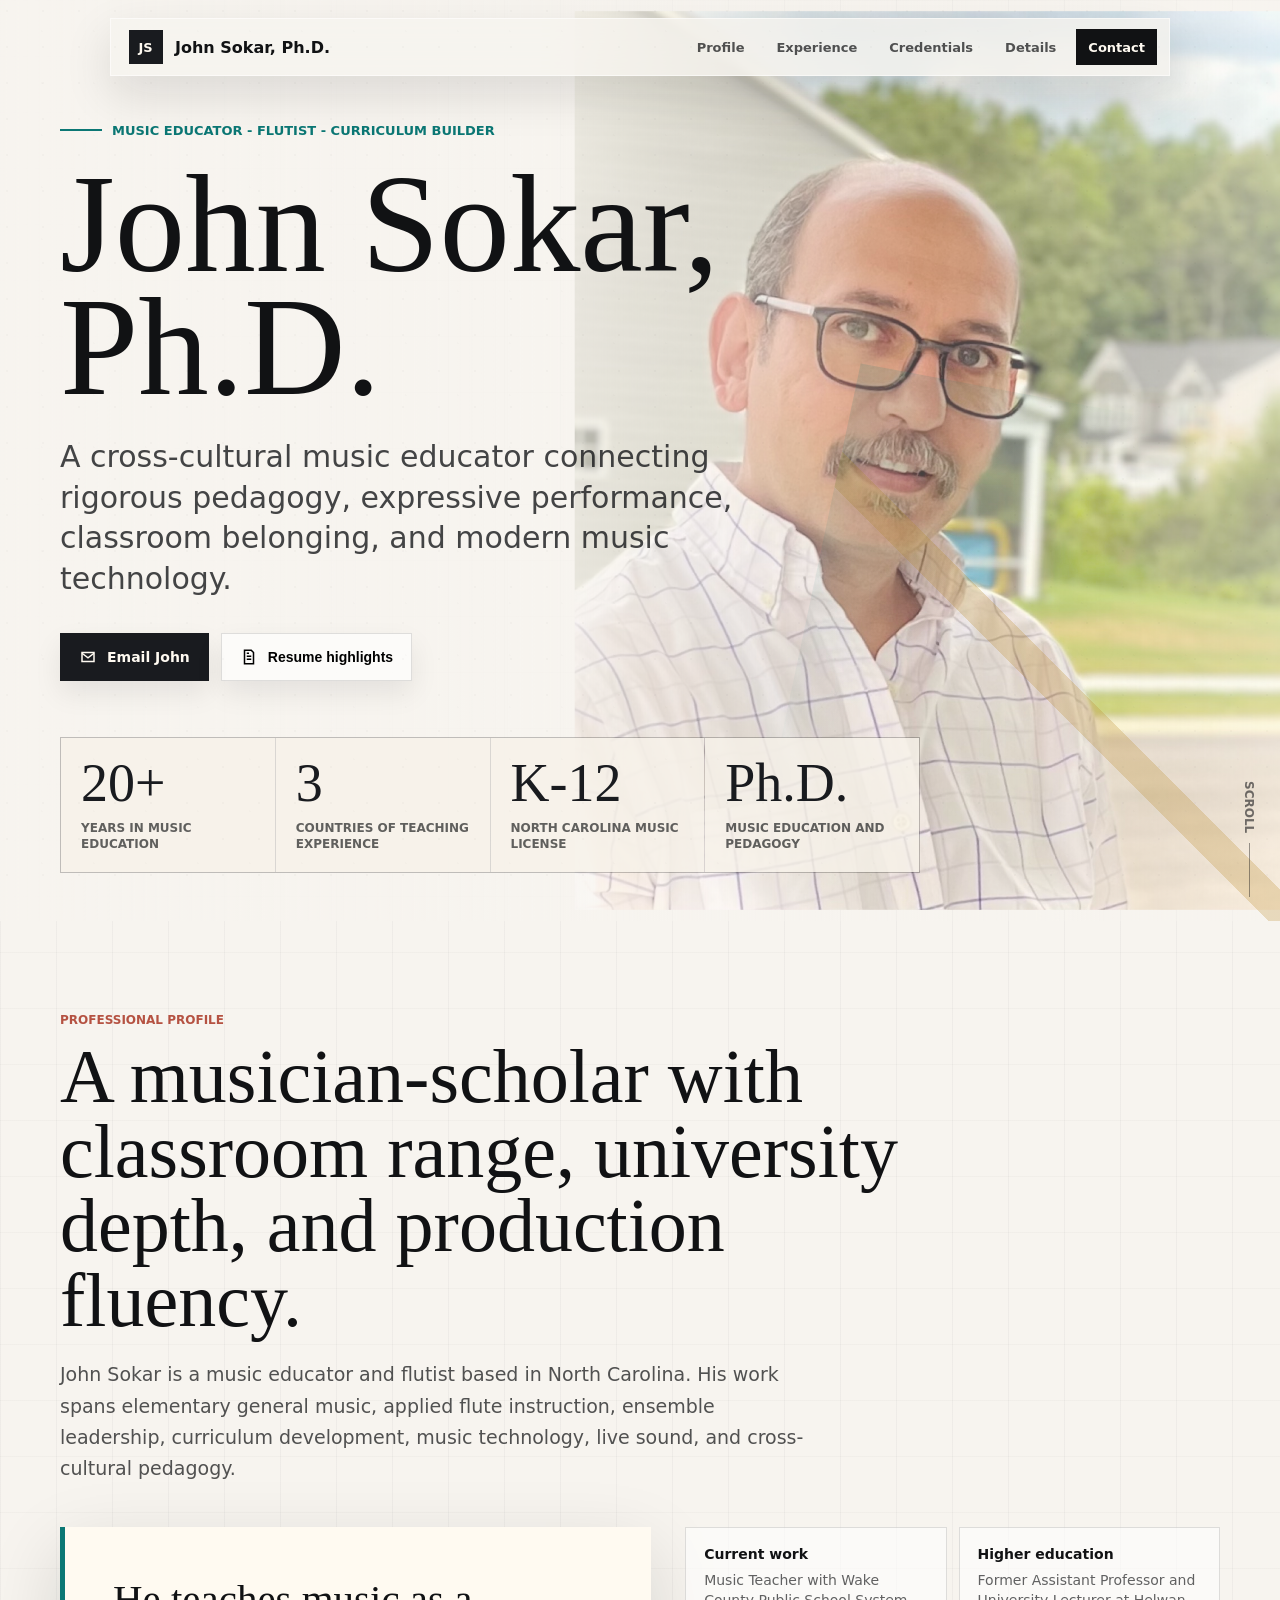
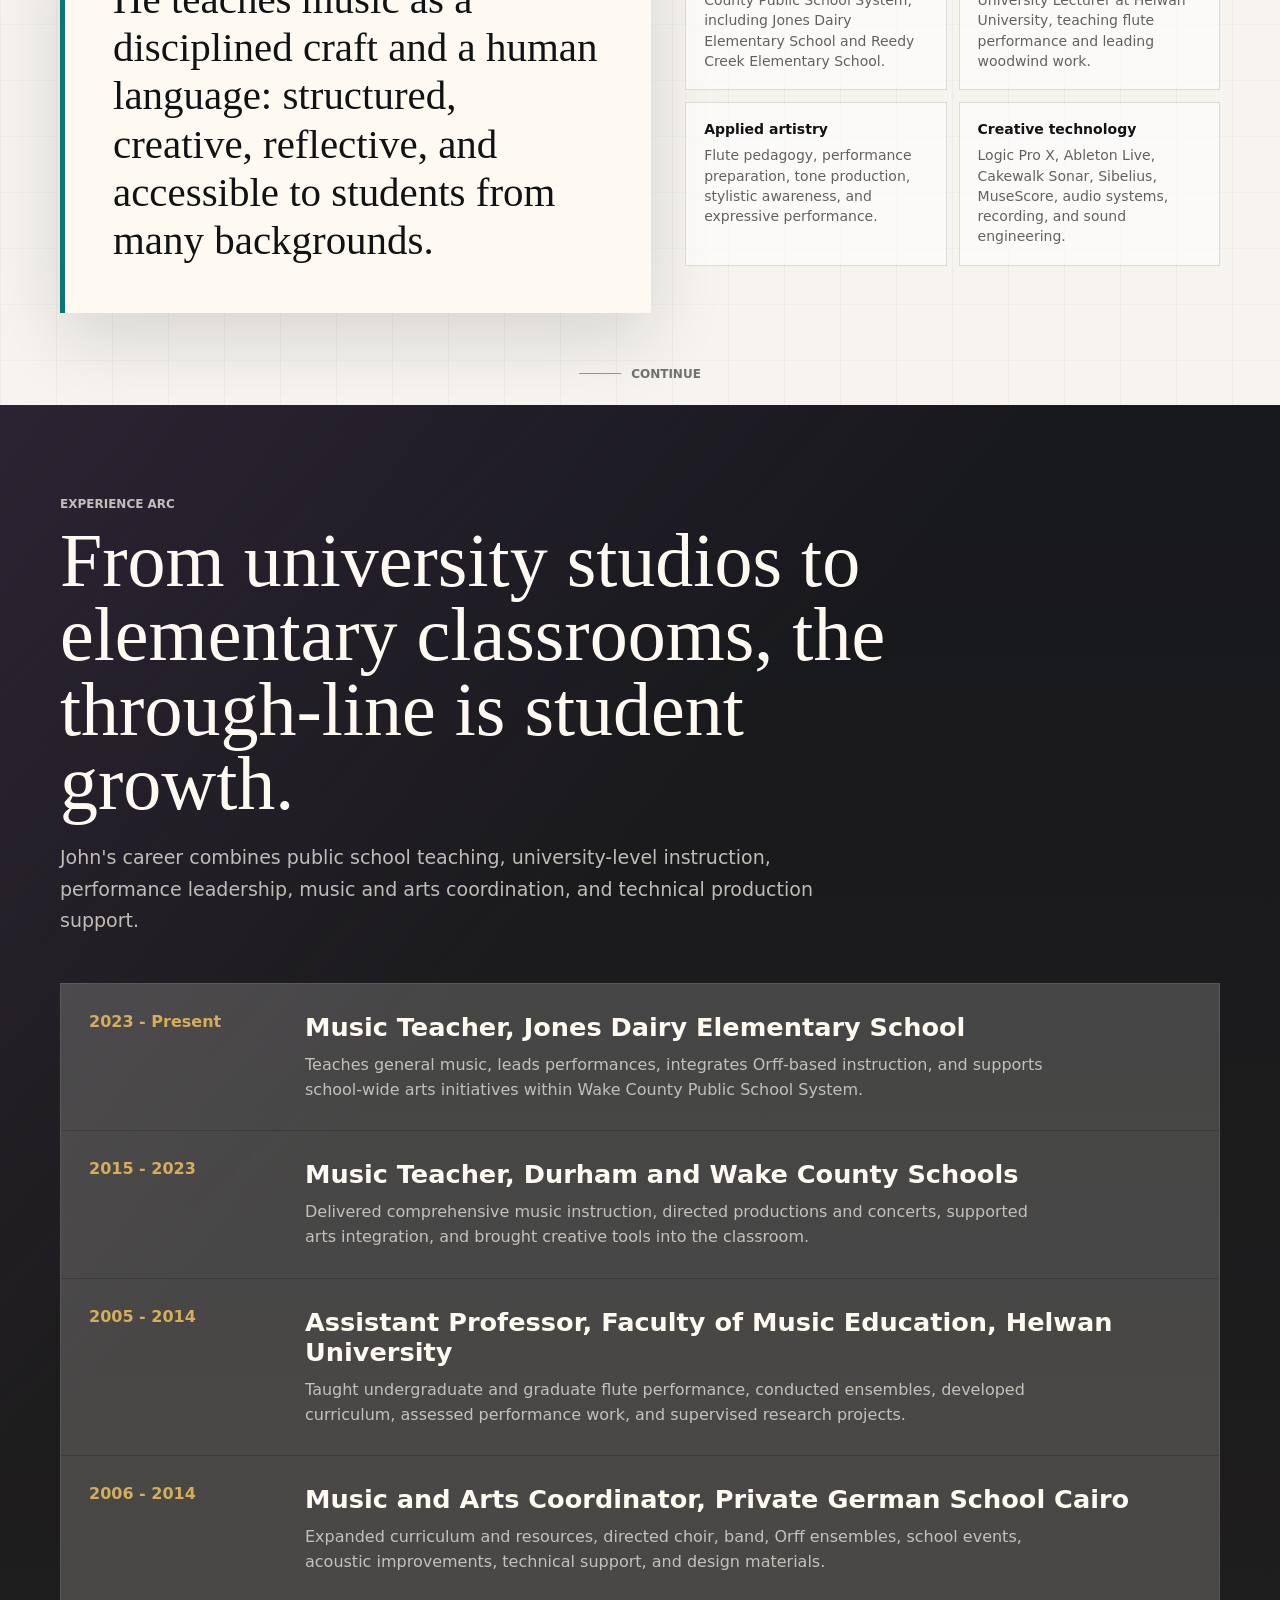
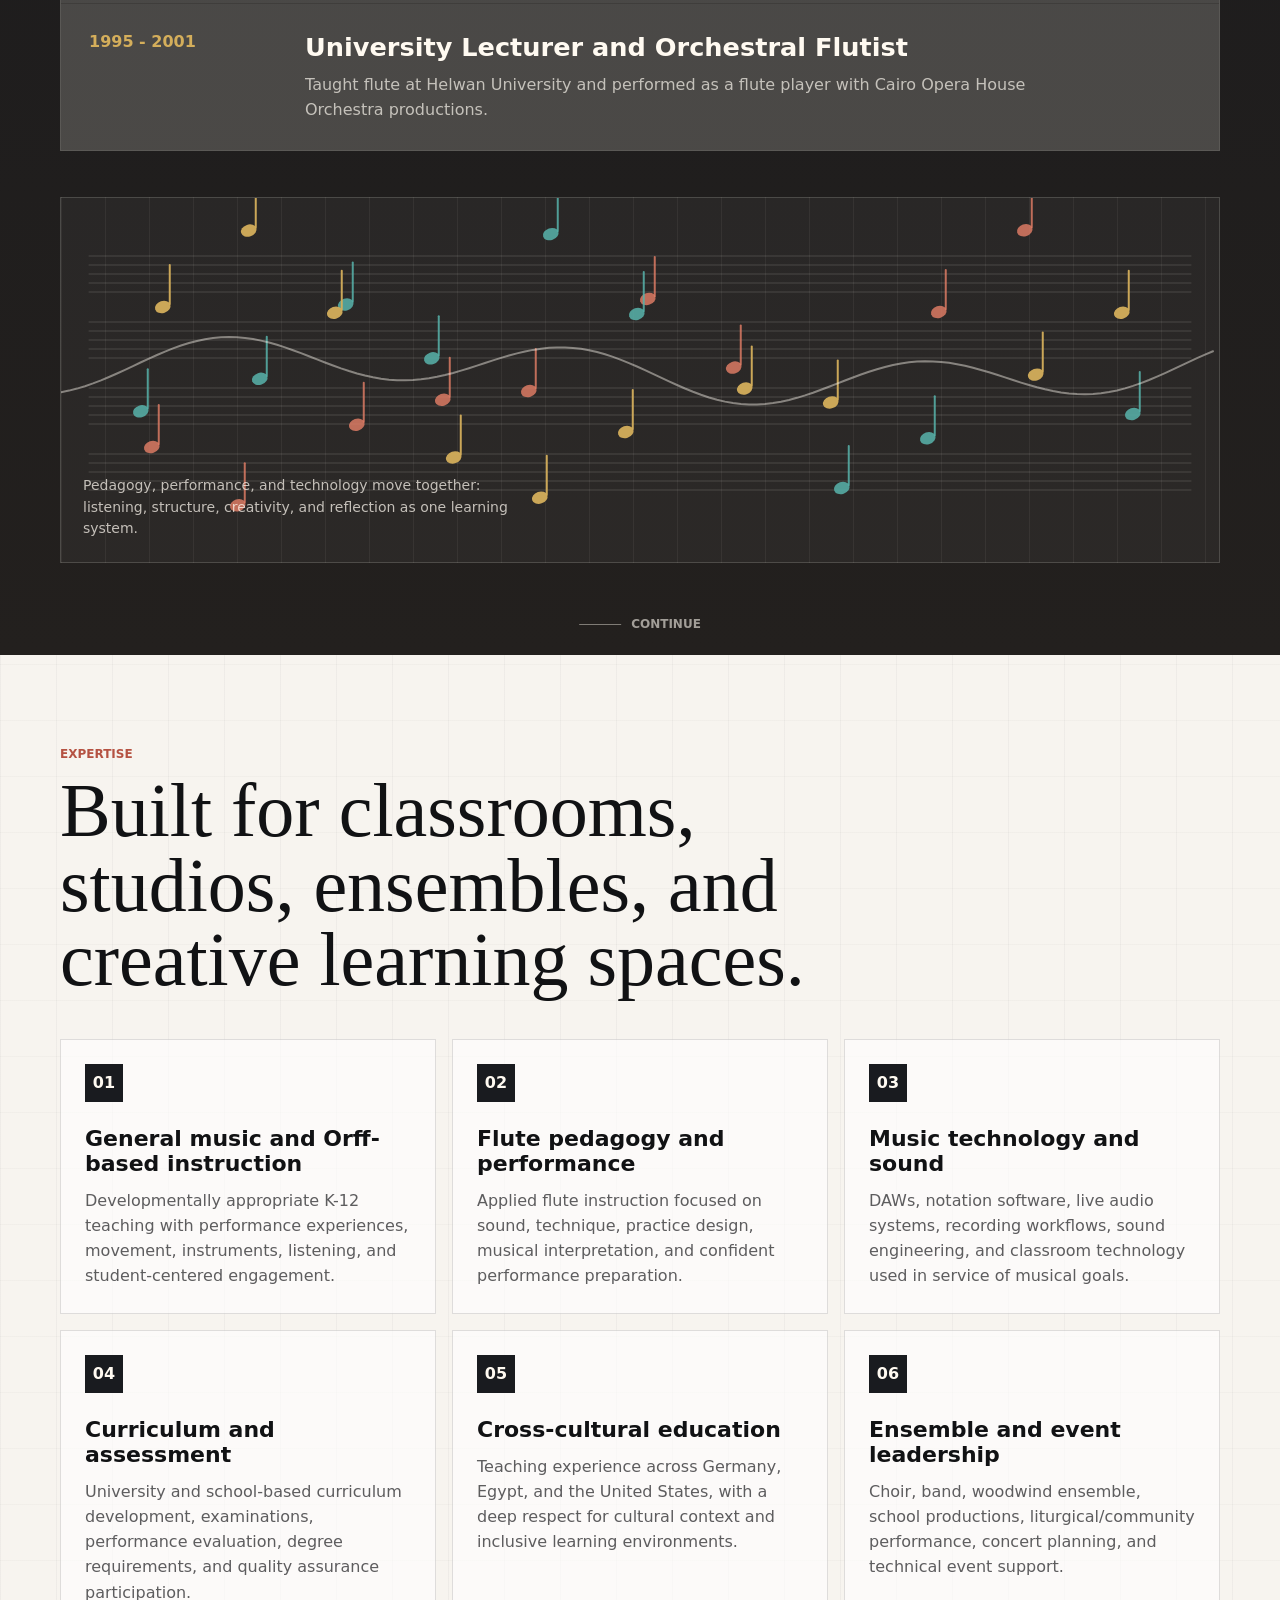
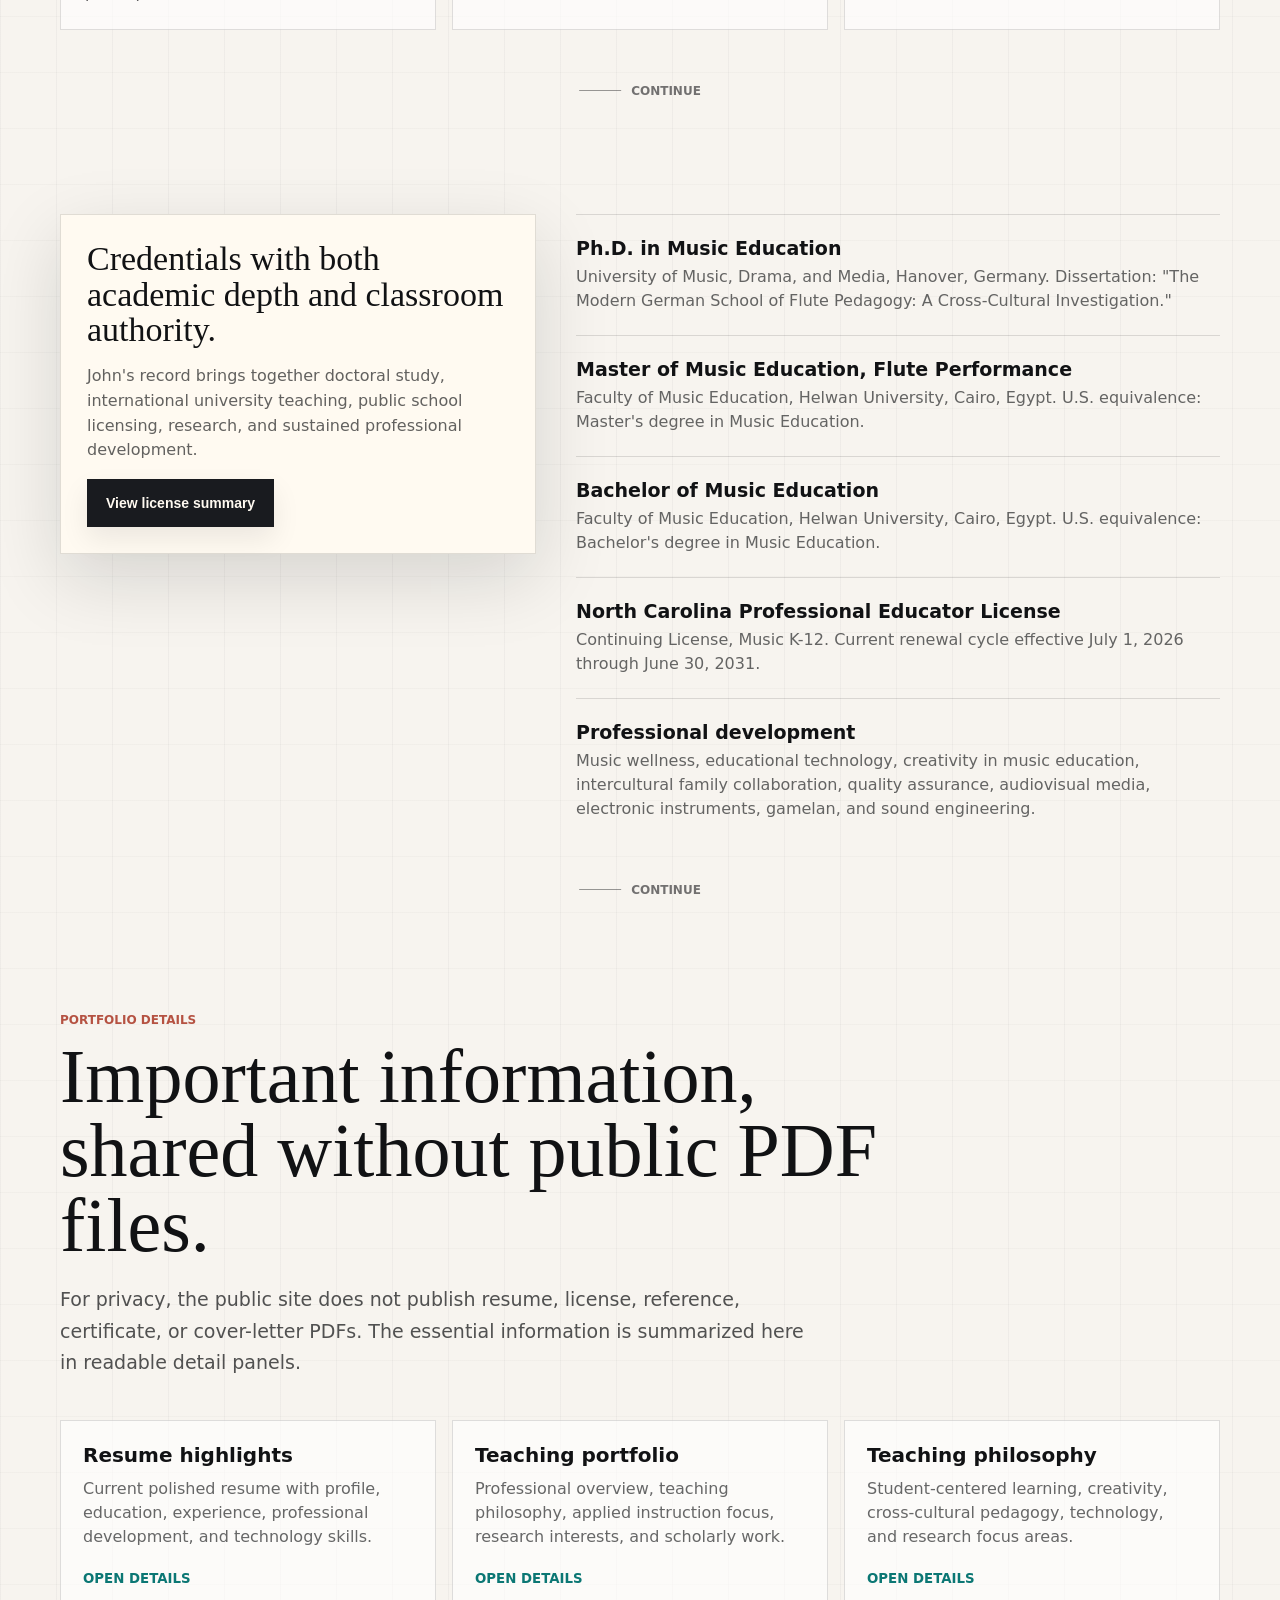
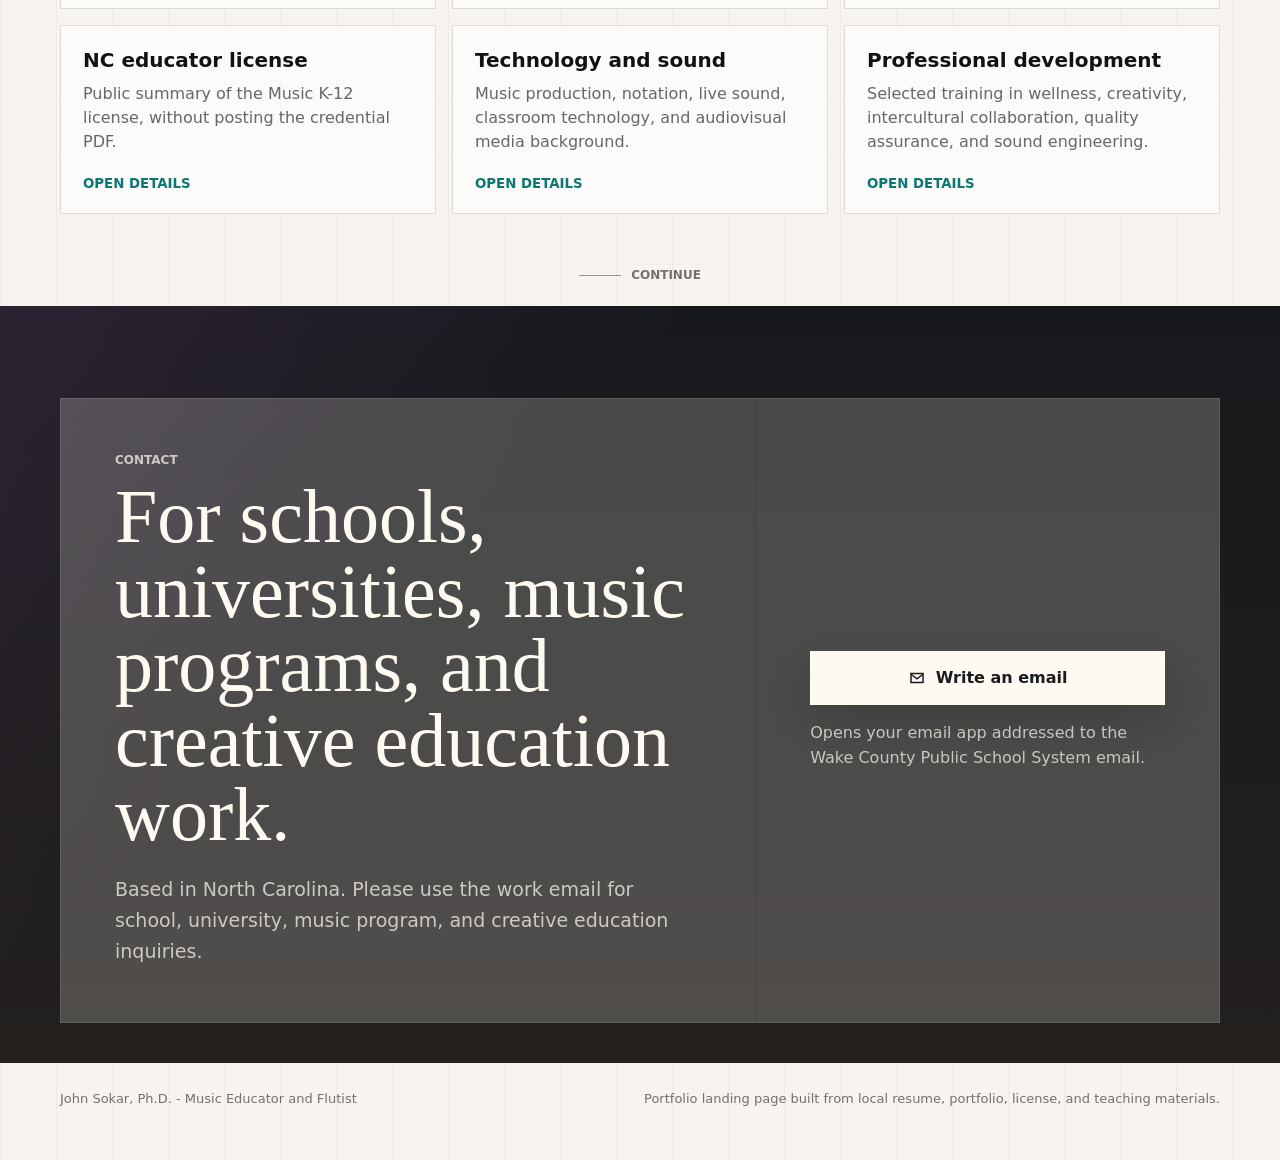
==== index.html @ 5b8b0b05 "Publish portfolio site" ====
<!doctype html>
<html lang="en">
<head>
  <meta charset="utf-8">
  <meta name="viewport" content="width=device-width, initial-scale=1">
  <meta name="description" content="John Sokar, Ph.D. - music educator, flutist, K-12 licensed teacher, former assistant professor, ensemble leader, and music technology specialist.">
  <link rel="icon" href="data:image/svg+xml,%3Csvg xmlns='http://www.w3.org/2000/svg' viewBox='0 0 64 64'%3E%3Crect width='64' height='64' fill='%23111214'/%3E%3Ctext x='32' y='39' text-anchor='middle' font-family='Arial,sans-serif' font-size='20' font-weight='800' fill='%23fffaf1'%3EJS%3C/text%3E%3C/svg%3E">
  <title>John Sokar, Ph.D. | Music Educator & Flutist</title>
  <style>
    :root {
      --ink: #111214;
      --paper: #f7f4ef;
      --cream: #fffaf1;
      --charcoal: #191b1f;
      --stone: #707070;
      --line: rgba(17, 18, 20, 0.13);
      --teal: #0b7774;
      --gold: #bb8b2a;
      --coral: #b55242;
      --plum: #5a3d67;
      --white: #ffffff;
      --shadow: 0 24px 70px rgba(17, 18, 20, 0.14);
    }

    * {
      box-sizing: border-box;
    }

    html {
      scroll-behavior: smooth;
    }

    body {
      margin: 0;
      font-family: Inter, ui-sans-serif, system-ui, -apple-system, BlinkMacSystemFont, "Segoe UI", sans-serif;
      color: var(--ink);
      background:
        linear-gradient(90deg, rgba(17,18,20,0.035) 1px, transparent 1px) 0 0 / 56px 56px,
        linear-gradient(rgba(17,18,20,0.025) 1px, transparent 1px) 0 0 / 56px 56px,
        var(--paper);
      overflow-x: hidden;
    }

    a {
      color: inherit;
      text-decoration: none;
    }

    img {
      display: block;
      max-width: 100%;
    }

    .page-shell {
      position: relative;
      min-height: 100vh;
    }

    .grain {
      pointer-events: none;
      position: fixed;
      inset: 0;
      z-index: 50;
      opacity: 0.13;
      mix-blend-mode: multiply;
      background-image:
        radial-gradient(circle at 20% 30%, rgba(17,18,20,0.16) 0 1px, transparent 1px),
        radial-gradient(circle at 80% 60%, rgba(17,18,20,0.12) 0 1px, transparent 1px);
      background-size: 36px 36px, 52px 52px;
    }

    .nav {
      position: fixed;
      left: 50%;
      top: 18px;
      z-index: 40;
      display: flex;
      width: min(1060px, calc(100% - 28px));
      height: 58px;
      transform: translateX(-50%);
      align-items: center;
      justify-content: space-between;
      border: 1px solid rgba(255, 255, 255, 0.52);
      background: rgba(247, 244, 239, 0.78);
      box-shadow: 0 18px 48px rgba(17, 18, 20, 0.12);
      backdrop-filter: blur(20px);
      padding: 0 12px 0 18px;
    }

    .brand {
      display: flex;
      align-items: center;
      gap: 12px;
      font-weight: 760;
      letter-spacing: 0;
      white-space: nowrap;
    }

    .brand-mark {
      display: grid;
      width: 34px;
      height: 34px;
      place-items: center;
      background: var(--charcoal);
      color: var(--cream);
      font-size: 13px;
      font-weight: 800;
    }

    .nav-links {
      display: flex;
      align-items: center;
      gap: 8px;
    }

    .nav-links a {
      display: inline-flex;
      min-height: 36px;
      align-items: center;
      border: 1px solid transparent;
      padding: 0 11px;
      color: rgba(17, 18, 20, 0.72);
      font-size: 13px;
      font-weight: 680;
      transition: 180ms ease;
    }

    .nav-links a:hover {
      border-color: var(--line);
      background: rgba(255, 255, 255, 0.56);
      color: var(--ink);
    }

    .nav-cta {
      background: var(--ink) !important;
      color: var(--cream) !important;
    }

    .hero {
      position: relative;
      display: grid;
      min-height: 92vh;
      align-items: end;
      padding: 116px 24px 48px;
      overflow: hidden;
    }

    .hero::before {
      content: "";
      position: absolute;
      inset: 0;
      background:
        linear-gradient(90deg, rgba(247,244,239,0.97) 0%, rgba(247,244,239,0.78) 43%, rgba(247,244,239,0.24) 72%, rgba(247,244,239,0.56) 100%),
        url("assets/john-sokar-portrait.jpg") right center / min(55vw, 720px) auto no-repeat;
      transform: scale(1.02);
    }

    .hero::after {
      content: "";
      position: absolute;
      right: 0;
      bottom: 0;
      width: min(42vw, 560px);
      height: 62vh;
      background:
        linear-gradient(135deg, rgba(11,119,116,0.2), transparent 42%),
        linear-gradient(45deg, transparent 0 48%, rgba(187,139,42,0.26) 48% 52%, transparent 52% 100%);
      clip-path: polygon(22% 0, 100% 14%, 100% 100%, 0 100%);
    }

    .hero-inner {
      position: relative;
      z-index: 2;
      width: min(1160px, 100%);
      margin: 0 auto;
    }

    .hero-kicker {
      display: inline-flex;
      align-items: center;
      gap: 10px;
      margin-bottom: 24px;
      color: var(--teal);
      font-size: 13px;
      font-weight: 780;
      text-transform: uppercase;
    }

    .hero-kicker::before {
      content: "";
      width: 42px;
      height: 2px;
      background: var(--teal);
    }

    h1 {
      max-width: 840px;
      margin: 0;
      font-family: Georgia, "Times New Roman", serif;
      font-size: clamp(56px, 11vw, 142px);
      font-weight: 500;
      line-height: 0.88;
      letter-spacing: 0;
    }

    .hero-subtitle {
      max-width: 710px;
      margin: 28px 0 0;
      color: rgba(17, 18, 20, 0.78);
      font-size: clamp(19px, 2.4vw, 30px);
      line-height: 1.35;
      font-weight: 500;
    }

    .hero-actions {
      display: flex;
      flex-wrap: wrap;
      gap: 12px;
      margin-top: 34px;
    }

    .button {
      display: inline-flex;
      min-height: 48px;
      align-items: center;
      justify-content: center;
      gap: 10px;
      border: 1px solid var(--line);
      background: rgba(255, 255, 255, 0.62);
      padding: 0 18px;
      font-size: 14px;
      font-weight: 780;
      box-shadow: 0 12px 28px rgba(17, 18, 20, 0.08);
      transition: 180ms ease;
    }

    .button:hover {
      transform: translateY(-2px);
      box-shadow: var(--shadow);
    }

    .button.primary {
      border-color: var(--charcoal);
      background: var(--charcoal);
      color: var(--cream);
    }

    .scroll-cue,
    .continue-cue {
      display: inline-flex;
      align-items: center;
      gap: 10px;
      color: rgba(17, 18, 20, 0.58);
      font-size: 12px;
      font-weight: 820;
      letter-spacing: 0;
      text-transform: uppercase;
    }

    .scroll-cue {
      position: absolute;
      right: 24px;
      bottom: 24px;
      z-index: 3;
      writing-mode: vertical-rl;
    }

    .scroll-cue::after,
    .continue-cue::before {
      content: "";
      display: block;
      background: currentColor;
      opacity: 0.72;
    }

    .scroll-cue::after {
      width: 1px;
      height: 54px;
      animation: cueDrop 1.8s ease-in-out infinite;
    }

    .continue-cue {
      position: absolute;
      left: 50%;
      bottom: 24px;
      transform: translateX(-50%);
    }

    .continue-cue::before {
      width: 42px;
      height: 1px;
    }

    .dark-band .continue-cue {
      color: rgba(255, 250, 241, 0.58);
    }

    @keyframes cueDrop {
      0%, 100% {
        transform: translateY(0);
        opacity: 0.38;
      }

      50% {
        transform: translateY(8px);
        opacity: 0.9;
      }
    }

    .icon {
      width: 18px;
      height: 18px;
      flex: 0 0 auto;
    }

    .hero-metrics {
      display: grid;
      grid-template-columns: repeat(4, minmax(120px, 1fr));
      gap: 1px;
      width: min(860px, 100%);
      margin-top: 56px;
      background: var(--line);
      border: 1px solid var(--line);
    }

    .metric {
      min-height: 118px;
      background: rgba(255, 250, 241, 0.78);
      padding: 20px;
    }

    .metric strong {
      display: block;
      color: var(--charcoal);
      font-family: Georgia, "Times New Roman", serif;
      font-size: clamp(34px, 5vw, 54px);
      font-weight: 500;
      line-height: 0.96;
    }

    .metric span {
      display: block;
      margin-top: 10px;
      color: rgba(17, 18, 20, 0.66);
      font-size: 12px;
      font-weight: 760;
      line-height: 1.35;
      text-transform: uppercase;
    }

    section {
      position: relative;
      padding: 92px 24px;
    }

    .section-inner {
      width: min(1160px, 100%);
      margin: 0 auto;
    }

    .section-label {
      color: var(--coral);
      font-size: 12px;
      font-weight: 820;
      text-transform: uppercase;
    }

    h2 {
      max-width: 840px;
      margin: 12px 0 0;
      font-family: Georgia, "Times New Roman", serif;
      font-size: clamp(36px, 6vw, 76px);
      font-weight: 500;
      line-height: 0.98;
      letter-spacing: 0;
    }

    .lead {
      max-width: 760px;
      margin: 22px 0 0;
      color: rgba(17, 18, 20, 0.72);
      font-size: 19px;
      line-height: 1.65;
    }

    .feature-grid {
      display: grid;
      grid-template-columns: 1.05fr 0.95fr;
      gap: 34px;
      margin-top: 42px;
      align-items: start;
    }

    .statement {
      border-left: 5px solid var(--teal);
      background: var(--cream);
      box-shadow: var(--shadow);
      padding: clamp(24px, 4vw, 48px);
    }

    .statement p {
      margin: 0;
      font-family: Georgia, "Times New Roman", serif;
      font-size: clamp(25px, 3.2vw, 42px);
      line-height: 1.18;
    }

    .pill-grid {
      display: grid;
      grid-template-columns: repeat(2, minmax(0, 1fr));
      gap: 12px;
    }

    .pill {
      min-height: 104px;
      border: 1px solid var(--line);
      background: rgba(255, 255, 255, 0.58);
      padding: 18px;
    }

    .pill b {
      display: block;
      margin-bottom: 8px;
      font-size: 14px;
    }

    .pill span {
      color: rgba(17, 18, 20, 0.66);
      font-size: 14px;
      line-height: 1.45;
    }

    .dark-band {
      background:
        linear-gradient(135deg, rgba(90,61,103,0.3), transparent 34%),
        linear-gradient(180deg, #17181c, #23201e);
      color: var(--cream);
    }

    .dark-band .lead,
    .dark-band .section-label {
      color: rgba(255, 250, 241, 0.72);
    }

    .timeline {
      display: grid;
      gap: 1px;
      margin-top: 46px;
      background: rgba(255, 250, 241, 0.14);
      border: 1px solid rgba(255, 250, 241, 0.14);
    }

    .timeline-item {
      display: grid;
      grid-template-columns: 190px 1fr;
      gap: 26px;
      background: rgba(255, 250, 241, 0.055);
      padding: 28px;
    }

    .timeline-time {
      color: #d4ae5b;
      font-weight: 820;
    }

    .timeline-item h3 {
      margin: 0;
      font-size: clamp(21px, 2vw, 28px);
      letter-spacing: 0;
    }

    .timeline-item p {
      max-width: 750px;
      margin: 10px 0 0;
      color: rgba(255, 250, 241, 0.68);
      line-height: 1.58;
    }

    .expertise-grid {
      display: grid;
      grid-template-columns: repeat(3, minmax(0, 1fr));
      gap: 16px;
      margin-top: 42px;
    }

    .expertise-card {
      min-height: 250px;
      border: 1px solid var(--line);
      background: rgba(255, 255, 255, 0.62);
      padding: 24px;
      transition: 180ms ease;
    }

    .expertise-card:hover {
      transform: translateY(-4px);
      box-shadow: var(--shadow);
    }

    .expertise-card .number {
      display: inline-grid;
      width: 38px;
      height: 38px;
      place-items: center;
      margin-bottom: 24px;
      background: var(--charcoal);
      color: var(--cream);
      font-weight: 820;
    }

    .expertise-card h3 {
      margin: 0;
      font-size: 22px;
      letter-spacing: 0;
    }

    .expertise-card p {
      margin: 12px 0 0;
      color: rgba(17, 18, 20, 0.68);
      line-height: 1.58;
    }

    .split-band {
      display: grid;
      grid-template-columns: 0.85fr 1.15fr;
      gap: 40px;
      align-items: start;
    }

    .credential-panel {
      position: sticky;
      top: 100px;
      border: 1px solid var(--line);
      background: var(--cream);
      padding: 26px;
      box-shadow: var(--shadow);
    }

    .credential-panel h3 {
      margin: 0;
      font-family: Georgia, "Times New Roman", serif;
      font-size: 34px;
      font-weight: 500;
      line-height: 1.05;
    }

    .credential-panel p {
      color: rgba(17, 18, 20, 0.66);
      line-height: 1.55;
    }

    .credential-list {
      display: grid;
      gap: 14px;
    }

    .credential {
      border-top: 1px solid var(--line);
      padding: 22px 0 8px;
    }

    .credential b {
      display: block;
      font-size: 19px;
    }

    .credential span {
      display: block;
      margin-top: 6px;
      color: rgba(17, 18, 20, 0.64);
      line-height: 1.5;
    }

    .canvas-wrap {
      position: relative;
      min-height: 360px;
      margin-top: 46px;
      overflow: hidden;
      border: 1px solid rgba(255, 250, 241, 0.16);
      background:
        linear-gradient(90deg, rgba(255,250,241,0.055) 1px, transparent 1px) 0 0 / 44px 44px,
        rgba(255, 250, 241, 0.04);
    }

    #scoreCanvas {
      width: 100%;
      height: 360px;
    }

    .canvas-caption {
      position: absolute;
      left: 22px;
      bottom: 22px;
      max-width: 460px;
      color: rgba(255, 250, 241, 0.72);
      font-size: 14px;
      line-height: 1.55;
    }

    .doc-grid {
      display: grid;
      grid-template-columns: repeat(3, minmax(0, 1fr));
      gap: 16px;
      margin-top: 42px;
    }

    .doc-card {
      display: flex;
      min-height: 180px;
      flex-direction: column;
      justify-content: space-between;
      border: 1px solid var(--line);
      background: rgba(255, 255, 255, 0.6);
      padding: 22px;
      color: inherit;
      cursor: pointer;
      font: inherit;
      text-align: left;
      transition: 180ms ease;
    }

    .doc-card:hover {
      transform: translateY(-4px);
      box-shadow: var(--shadow);
    }

    .doc-card b {
      font-size: 20px;
    }

    .doc-card span {
      margin-top: 10px;
      color: rgba(17, 18, 20, 0.64);
      line-height: 1.5;
    }

    .doc-card small {
      margin-top: 22px;
      color: var(--teal);
      font-weight: 820;
      text-transform: uppercase;
    }

    .modal-layer {
      position: fixed;
      inset: 0;
      z-index: 80;
      display: none;
      align-items: center;
      justify-content: center;
      background: rgba(17, 18, 20, 0.72);
      padding: 22px;
      backdrop-filter: blur(14px);
    }

    .modal-layer.active {
      display: flex;
    }

    .modal-dialog {
      width: min(780px, 100%);
      max-height: min(760px, calc(100vh - 44px));
      overflow: auto;
      border: 1px solid rgba(255, 250, 241, 0.36);
      background: var(--cream);
      box-shadow: 0 30px 90px rgba(0, 0, 0, 0.35);
    }

    .modal-header {
      display: flex;
      align-items: center;
      justify-content: space-between;
      gap: 16px;
      border-bottom: 1px solid var(--line);
      padding: 22px 24px;
    }

    .modal-header h3 {
      margin: 0;
      font-family: Georgia, "Times New Roman", serif;
      font-size: clamp(28px, 4vw, 42px);
      font-weight: 500;
      line-height: 1.05;
    }

    .modal-close {
      display: inline-grid;
      width: 42px;
      height: 42px;
      flex: 0 0 auto;
      place-items: center;
      border: 1px solid var(--line);
      background: var(--charcoal);
      color: var(--cream);
      cursor: pointer;
      font-size: 22px;
      line-height: 1;
    }

    .modal-body {
      display: grid;
      gap: 18px;
      padding: 24px;
    }

    .modal-body p,
    .modal-body li {
      color: rgba(17, 18, 20, 0.72);
      line-height: 1.62;
    }

    .modal-body p {
      margin: 0;
    }

    .modal-body ul {
      margin: 0;
      padding-left: 20px;
    }

    .modal-highlight {
      border-left: 4px solid var(--teal);
      background: rgba(11, 119, 116, 0.08);
      padding: 16px 18px;
      color: var(--ink);
      font-weight: 760;
      line-height: 1.52;
    }

    .contact {
      padding-bottom: 40px;
    }

    .contact-panel {
      display: grid;
      grid-template-columns: 1.2fr 0.8fr;
      gap: 1px;
      overflow: hidden;
      background: rgba(255, 250, 241, 0.16);
      border: 1px solid rgba(255, 250, 241, 0.16);
    }

    .contact-copy,
    .contact-links {
      background: rgba(255, 250, 241, 0.055);
      padding: clamp(26px, 5vw, 54px);
    }

    .contact-links {
      display: grid;
      align-content: center;
      gap: 16px;
    }

    .contact-link {
      display: inline-flex;
      min-height: 54px;
      align-items: center;
      justify-content: center;
      gap: 10px;
      border: 1px solid rgba(255, 250, 241, 0.16);
      background: var(--cream);
      padding: 0 18px;
      color: var(--charcoal);
      font-weight: 820;
      box-shadow: 0 18px 42px rgba(0, 0, 0, 0.16);
      transition: 180ms ease;
    }

    .contact-link:hover {
      transform: translateY(-2px);
      box-shadow: 0 24px 54px rgba(0, 0, 0, 0.22);
    }

    .contact-note {
      margin: 0;
      color: var(--cream);
      line-height: 1.55;
      opacity: 0.7;
    }

    footer {
      padding: 28px 24px 54px;
      color: rgba(17, 18, 20, 0.58);
      font-size: 13px;
    }

    footer .section-inner {
      display: flex;
      justify-content: space-between;
      gap: 18px;
    }

    .reveal {
      opacity: 0;
      transform: translateY(24px);
      transition: opacity 700ms ease, transform 700ms ease;
    }

    .reveal.visible {
      opacity: 1;
      transform: translateY(0);
    }

    @media (max-width: 900px) {
      .nav {
        top: 10px;
      }

      .nav-links a:not(.nav-cta) {
        display: none;
      }

      .hero {
        min-height: auto;
        padding-top: 430px;
      }

      .hero::before {
        background:
          linear-gradient(180deg, rgba(247,244,239,0.12) 0%, rgba(247,244,239,0.62) 48%, rgba(247,244,239,1) 74%),
          url("assets/john-sokar-portrait.jpg") top center / min(100vw, 520px) auto no-repeat;
      }

      .hero::after {
        display: none;
      }

      .hero-metrics,
      .feature-grid,
      .expertise-grid,
      .split-band,
      .doc-grid,
      .contact-panel {
        grid-template-columns: 1fr;
      }

      .credential-panel {
        position: static;
      }
    }

    @media (max-width: 640px) {
      .brand > span:not(.brand-mark) {
        display: none;
      }

      .hero {
        padding: 380px 18px 34px;
      }

      section {
        padding: 70px 18px;
      }

      .hero-metrics {
        grid-template-columns: repeat(2, minmax(0, 1fr));
      }

      .pill-grid {
        grid-template-columns: 1fr;
      }

      .timeline-item {
        grid-template-columns: 1fr;
        gap: 10px;
        padding: 22px;
      }

      .hero-actions {
        flex-direction: column;
      }

      .button {
        width: 100%;
      }

      .scroll-cue {
        right: 18px;
        bottom: 18px;
      }

      .continue-cue {
        bottom: 18px;
      }

      footer .section-inner {
        flex-direction: column;
      }
    }
  </style>
</head>
<body>
  <div class="page-shell">
    <div class="grain"></div>

    <nav class="nav" aria-label="Primary navigation">
      <a class="brand" href="#top" aria-label="John Sokar home">
        <span class="brand-mark">JS</span>
        <span>John Sokar, Ph.D.</span>
      </a>
      <div class="nav-links">
        <a href="#profile">Profile</a>
        <a href="#experience">Experience</a>
        <a href="#credentials">Credentials</a>
        <a href="#documents">Details</a>
        <a class="nav-cta" href="mailto:jsokar@wcpss.net?subject=Portfolio%20inquiry">Contact</a>
      </div>
    </nav>

    <header class="hero" id="top">
      <div class="hero-inner reveal">
        <div class="hero-kicker">Music educator - flutist - curriculum builder</div>
        <h1>John Sokar, Ph.D.</h1>
        <p class="hero-subtitle">A cross-cultural music educator connecting rigorous pedagogy, expressive performance, classroom belonging, and modern music technology.</p>
        <div class="hero-actions">
          <a class="button primary" href="mailto:jsokar@wcpss.net?subject=Portfolio%20inquiry">
            <svg class="icon" viewBox="0 0 24 24" fill="none" aria-hidden="true"><path d="M4 6h16v12H4V6Z" stroke="currentColor" stroke-width="2"/><path d="m4 7 8 6 8-6" stroke="currentColor" stroke-width="2"/></svg>
            Email John
          </a>
          <button class="button" type="button" data-modal="resume">
            <svg class="icon" viewBox="0 0 24 24" fill="none" aria-hidden="true"><path d="M6 3h9l3 3v15H6V3Z" stroke="currentColor" stroke-width="2"/><path d="M9 11h6M9 15h6M9 7h3" stroke="currentColor" stroke-width="2"/></svg>
            Resume highlights
          </button>
        </div>
        <div class="hero-metrics" aria-label="Career highlights">
          <div class="metric"><strong>20+</strong><span>years in music education</span></div>
          <div class="metric"><strong>3</strong><span>countries of teaching experience</span></div>
          <div class="metric"><strong>K-12</strong><span>North Carolina music license</span></div>
          <div class="metric"><strong>Ph.D.</strong><span>music education and pedagogy</span></div>
        </div>
      </div>
      <a class="scroll-cue" href="#profile" aria-label="Scroll to professional profile">Scroll</a>
    </header>

    <main>
      <section id="profile">
        <div class="section-inner">
          <div class="section-label reveal">Professional profile</div>
          <h2 class="reveal">A musician-scholar with classroom range, university depth, and production fluency.</h2>
          <p class="lead reveal">John Sokar is a music educator and flutist based in North Carolina. His work spans elementary general music, applied flute instruction, ensemble leadership, curriculum development, music technology, live sound, and cross-cultural pedagogy.</p>

          <div class="feature-grid">
            <div class="statement reveal">
              <p>He teaches music as a disciplined craft and a human language: structured, creative, reflective, and accessible to students from many backgrounds.</p>
            </div>
            <div class="pill-grid reveal">
              <div class="pill"><b>Current work</b><span>Music Teacher with Wake County Public School System, including Jones Dairy Elementary School and Reedy Creek Elementary School.</span></div>
              <div class="pill"><b>Higher education</b><span>Former Assistant Professor and University Lecturer at Helwan University, teaching flute performance and leading woodwind work.</span></div>
              <div class="pill"><b>Applied artistry</b><span>Flute pedagogy, performance preparation, tone production, stylistic awareness, and expressive performance.</span></div>
              <div class="pill"><b>Creative technology</b><span>Logic Pro X, Ableton Live, Cakewalk Sonar, Sibelius, MuseScore, audio systems, recording, and sound engineering.</span></div>
            </div>
          </div>
        </div>
        <a class="continue-cue" href="#experience" aria-label="Continue to experience">Continue</a>
      </section>

      <section class="dark-band" id="experience">
        <div class="section-inner">
          <div class="section-label reveal">Experience arc</div>
          <h2 class="reveal">From university studios to elementary classrooms, the through-line is student growth.</h2>
          <p class="lead reveal">John's career combines public school teaching, university-level instruction, performance leadership, music and arts coordination, and technical production support.</p>

          <div class="timeline">
            <article class="timeline-item reveal">
              <div class="timeline-time">2023 - Present</div>
              <div>
                <h3>Music Teacher, Jones Dairy Elementary School</h3>
                <p>Teaches general music, leads performances, integrates Orff-based instruction, and supports school-wide arts initiatives within Wake County Public School System.</p>
              </div>
            </article>
            <article class="timeline-item reveal">
              <div class="timeline-time">2015 - 2023</div>
              <div>
                <h3>Music Teacher, Durham and Wake County Schools</h3>
                <p>Delivered comprehensive music instruction, directed productions and concerts, supported arts integration, and brought creative tools into the classroom.</p>
              </div>
            </article>
            <article class="timeline-item reveal">
              <div class="timeline-time">2005 - 2014</div>
              <div>
                <h3>Assistant Professor, Faculty of Music Education, Helwan University</h3>
                <p>Taught undergraduate and graduate flute performance, conducted ensembles, developed curriculum, assessed performance work, and supervised research projects.</p>
              </div>
            </article>
            <article class="timeline-item reveal">
              <div class="timeline-time">2006 - 2014</div>
              <div>
                <h3>Music and Arts Coordinator, Private German School Cairo</h3>
                <p>Expanded curriculum and resources, directed choir, band, Orff ensembles, school events, acoustic improvements, technical support, and design materials.</p>
              </div>
            </article>
            <article class="timeline-item reveal">
              <div class="timeline-time">1995 - 2001</div>
              <div>
                <h3>University Lecturer and Orchestral Flutist</h3>
                <p>Taught flute at Helwan University and performed as a flute player with Cairo Opera House Orchestra productions.</p>
              </div>
            </article>
          </div>

          <div class="canvas-wrap reveal" aria-label="Animated music staff visualization">
            <canvas id="scoreCanvas"></canvas>
            <div class="canvas-caption">Pedagogy, performance, and technology move together: listening, structure, creativity, and reflection as one learning system.</div>
          </div>
        </div>
        <a class="continue-cue" href="#expertise" aria-label="Continue to expertise">Continue</a>
      </section>

      <section id="expertise">
        <div class="section-inner">
          <div class="section-label reveal">Expertise</div>
          <h2 class="reveal">Built for classrooms, studios, ensembles, and creative learning spaces.</h2>
          <div class="expertise-grid">
            <article class="expertise-card reveal">
              <div class="number">01</div>
              <h3>General music and Orff-based instruction</h3>
              <p>Developmentally appropriate K-12 teaching with performance experiences, movement, instruments, listening, and student-centered engagement.</p>
            </article>
            <article class="expertise-card reveal">
              <div class="number">02</div>
              <h3>Flute pedagogy and performance</h3>
              <p>Applied flute instruction focused on sound, technique, practice design, musical interpretation, and confident performance preparation.</p>
            </article>
            <article class="expertise-card reveal">
              <div class="number">03</div>
              <h3>Music technology and sound</h3>
              <p>DAWs, notation software, live audio systems, recording workflows, sound engineering, and classroom technology used in service of musical goals.</p>
            </article>
            <article class="expertise-card reveal">
              <div class="number">04</div>
              <h3>Curriculum and assessment</h3>
              <p>University and school-based curriculum development, examinations, performance evaluation, degree requirements, and quality assurance participation.</p>
            </article>
            <article class="expertise-card reveal">
              <div class="number">05</div>
              <h3>Cross-cultural education</h3>
              <p>Teaching experience across Germany, Egypt, and the United States, with a deep respect for cultural context and inclusive learning environments.</p>
            </article>
            <article class="expertise-card reveal">
              <div class="number">06</div>
              <h3>Ensemble and event leadership</h3>
              <p>Choir, band, woodwind ensemble, school productions, liturgical/community performance, concert planning, and technical event support.</p>
            </article>
          </div>
        </div>
        <a class="continue-cue" href="#credentials" aria-label="Continue to credentials">Continue</a>
      </section>

      <section id="credentials">
        <div class="section-inner split-band">
          <aside class="credential-panel reveal">
            <h3>Credentials with both academic depth and classroom authority.</h3>
            <p>John's record brings together doctoral study, international university teaching, public school licensing, research, and sustained professional development.</p>
            <button class="button primary" type="button" data-modal="license">View license summary</button>
          </aside>
          <div class="credential-list">
            <div class="credential reveal">
              <b>Ph.D. in Music Education</b>
              <span>University of Music, Drama, and Media, Hanover, Germany. Dissertation: "The Modern German School of Flute Pedagogy: A Cross-Cultural Investigation."</span>
            </div>
            <div class="credential reveal">
              <b>Master of Music Education, Flute Performance</b>
              <span>Faculty of Music Education, Helwan University, Cairo, Egypt. U.S. equivalence: Master's degree in Music Education.</span>
            </div>
            <div class="credential reveal">
              <b>Bachelor of Music Education</b>
              <span>Faculty of Music Education, Helwan University, Cairo, Egypt. U.S. equivalence: Bachelor's degree in Music Education.</span>
            </div>
            <div class="credential reveal">
              <b>North Carolina Professional Educator License</b>
              <span>Continuing License, Music K-12. Current renewal cycle effective July 1, 2026 through June 30, 2031.</span>
            </div>
            <div class="credential reveal">
              <b>Professional development</b>
              <span>Music wellness, educational technology, creativity in music education, intercultural family collaboration, quality assurance, audiovisual media, electronic instruments, gamelan, and sound engineering.</span>
            </div>
          </div>
        </div>
        <a class="continue-cue" href="#documents" aria-label="Continue to details">Continue</a>
      </section>

      <section id="documents">
        <div class="section-inner">
          <div class="section-label reveal">Portfolio details</div>
          <h2 class="reveal">Important information, shared without public PDF files.</h2>
          <p class="lead reveal">For privacy, the public site does not publish resume, license, reference, certificate, or cover-letter PDFs. The essential information is summarized here in readable detail panels.</p>
          <div class="doc-grid">
            <button class="doc-card reveal" type="button" data-modal="resume">
              <b>Resume highlights</b>
              <span>Current polished resume with profile, education, experience, professional development, and technology skills.</span>
              <small>Open details</small>
            </button>
            <button class="doc-card reveal" type="button" data-modal="portfolio">
              <b>Teaching portfolio</b>
              <span>Professional overview, teaching philosophy, applied instruction focus, research interests, and scholarly work.</span>
              <small>Open details</small>
            </button>
            <button class="doc-card reveal" type="button" data-modal="philosophy">
              <b>Teaching philosophy</b>
              <span>Student-centered learning, creativity, cross-cultural pedagogy, technology, and research focus areas.</span>
              <small>Open details</small>
            </button>
            <button class="doc-card reveal" type="button" data-modal="license">
              <b>NC educator license</b>
              <span>Public summary of the Music K-12 license, without posting the credential PDF.</span>
              <small>Open details</small>
            </button>
            <button class="doc-card reveal" type="button" data-modal="technology">
              <b>Technology and sound</b>
              <span>Music production, notation, live sound, classroom technology, and audiovisual media background.</span>
              <small>Open details</small>
            </button>
            <button class="doc-card reveal" type="button" data-modal="development">
              <b>Professional development</b>
              <span>Selected training in wellness, creativity, intercultural collaboration, quality assurance, and sound engineering.</span>
              <small>Open details</small>
            </button>
          </div>
        </div>
        <a class="continue-cue" href="#contact" aria-label="Continue to contact">Continue</a>
      </section>

      <section class="dark-band contact" id="contact">
        <div class="section-inner contact-panel reveal">
          <div class="contact-copy">
            <div class="section-label">Contact</div>
            <h2>For schools, universities, music programs, and creative education work.</h2>
            <p class="lead">Based in North Carolina. Please use the work email for school, university, music program, and creative education inquiries.</p>
          </div>
          <div class="contact-links">
            <a class="contact-link" href="mailto:jsokar@wcpss.net?subject=Portfolio%20inquiry">
              <svg class="icon" viewBox="0 0 24 24" fill="none" aria-hidden="true"><path d="M4 6h16v12H4V6Z" stroke="currentColor" stroke-width="2"/><path d="m4 7 8 6 8-6" stroke="currentColor" stroke-width="2"/></svg>
              Write an email
            </a>
            <p class="contact-note">Opens your email app addressed to the Wake County Public School System email.</p>
          </div>
        </div>
      </section>
    </main>

    <div class="modal-layer" id="modalLayer" aria-hidden="true">
      <div class="modal-dialog" role="dialog" aria-modal="true" aria-labelledby="modalTitle">
        <div class="modal-header">
          <h3 id="modalTitle"></h3>
          <button class="modal-close" type="button" aria-label="Close details">x</button>
        </div>
        <div class="modal-body" id="modalBody"></div>
      </div>
    </div>

    <footer>
      <div class="section-inner">
        <span>John Sokar, Ph.D. - Music Educator and Flutist</span>
        <span>Portfolio landing page built from local resume, portfolio, license, and teaching materials.</span>
      </div>
    </footer>
  </div>

  <script>
    const revealObserver = new IntersectionObserver((entries) => {
      entries.forEach((entry) => {
        if (entry.isIntersecting) {
          entry.target.classList.add("visible");
          revealObserver.unobserve(entry.target);
        }
      });
    }, { threshold: 0.16 });

    document.querySelectorAll(".reveal").forEach((item) => revealObserver.observe(item));

    const modalContent = {
      resume: {
        title: "Resume Highlights",
        body: `
          <div class="modal-highlight">John Sokar, Ph.D. is a North Carolina-based music educator and flutist with more than twenty years of experience in higher education and school-based instruction.</div>
          <ul>
            <li>Current Music Teacher with Wake County Public School System, including Jones Dairy Elementary School and Reedy Creek Elementary School.</li>
            <li>Former Music Teacher with Durham Public Schools at Mangum Elementary School.</li>
            <li>Former Assistant Professor and University Lecturer in the Performance Department at the Faculty of Music Education, Helwan University, Cairo.</li>
            <li>Experience teaching applied flute to undergraduate and graduate students, conducting ensembles, developing curriculum, and assessing performance work.</li>
            <li>Professional work includes general music, Orff-based instruction, choir, band, woodwind ensembles, school productions, live sound, and music technology.</li>
          </ul>`
      },
      portfolio: {
        title: "Teaching Portfolio",
        body: `
          <p>John's portfolio centers on applied flute instruction, music pedagogy, ensemble leadership, curriculum development, and music technology, informed by teaching experience in Germany, Egypt, and the United States.</p>
          <ul>
            <li>Applied instruction focus: tone production, sound quality, technique, expressive performance, efficient practice habits, and performance confidence.</li>
            <li>University teaching: undergraduate and graduate flute performance, woodwind ensemble leadership, curriculum planning, examinations, and student research supervision.</li>
            <li>K-12 teaching: developmentally appropriate general music instruction, performances, Orff-based instruments, creative classroom tools, and school-wide arts initiatives.</li>
          </ul>`
      },
      philosophy: {
        title: "Teaching Philosophy",
        body: `
          <p>John's teaching philosophy places students at the center of the learning process. He balances structure with discovery, technical skill with creativity, and clear expectations with inclusive support.</p>
          <ul>
            <li>Students learn best through active engagement, reflection, musical exploration, and opportunities for self-expression.</li>
            <li>Instruction adapts to varied backgrounds, learning styles, and levels of preparation while maintaining academic rigor.</li>
            <li>Technology is used thoughtfully to support listening, analysis, composition, reflection, and musical goals.</li>
            <li>Cross-cultural teaching experience shapes a respectful classroom environment for diverse learners.</li>
          </ul>`
      },
      license: {
        title: "Educator License Summary",
        body: `
          <div class="modal-highlight">North Carolina Professional Educator License: Music K-12.</div>
          <ul>
            <li>License area: Music K-12.</li>
            <li>Status: Continuing License.</li>
            <li>Current renewal cycle listed in local records: July 1, 2026 through June 30, 2031.</li>
            <li>This public page summarizes the credential without publishing the original license PDF.</li>
          </ul>`
      },
      technology: {
        title: "Technology and Sound",
        body: `
          <p>John brings a practical blend of classroom technology, music production, notation, and live audio experience.</p>
          <ul>
            <li>Digital audio and production: Logic Pro X, Ableton Live, Cakewalk Sonar, WaveLab, and Sound Forge.</li>
            <li>Notation and music learning tools: Sibelius, MuseScore, and creative classroom technology.</li>
            <li>Live sound and systems: sound engineering, recording, audio mixing, school event technical support, and analog/digital mixers.</li>
            <li>Creative media: graphic design, audiovisual media, school programs, certificates, invitations, and performance materials.</li>
          </ul>`
      },
      development: {
        title: "Professional Development",
        body: `
          <ul>
            <li>Music for Wellness: An Integrative Approach, Berklee College of Music.</li>
            <li>Technology in Education professional development.</li>
            <li>Developing Creativity in the Music Education Process.</li>
            <li>Intercultural collaboration with families through ZfA Deutsche Auslandsschularbeit.</li>
            <li>Quality Assurance in Higher Education workshop.</li>
            <li>Composing for Electronic Instruments, audiovisual media, Javanese gamelan, Asian and African string instruments, and sound engineering.</li>
          </ul>`
      }
    };

    const modalLayer = document.getElementById("modalLayer");
    const modalTitle = document.getElementById("modalTitle");
    const modalBody = document.getElementById("modalBody");
    const modalClose = document.querySelector(".modal-close");

    function openModal(id) {
      const content = modalContent[id];
      if (!content) return;
      modalTitle.textContent = content.title;
      modalBody.innerHTML = content.body;
      modalLayer.classList.add("active");
      modalLayer.setAttribute("aria-hidden", "false");
      modalClose.focus();
    }

    function closeModal() {
      modalLayer.classList.remove("active");
      modalLayer.setAttribute("aria-hidden", "true");
    }

    document.querySelectorAll("[data-modal]").forEach((button) => {
      button.addEventListener("click", () => openModal(button.dataset.modal));
    });

    modalClose.addEventListener("click", closeModal);
    modalLayer.addEventListener("click", (event) => {
      if (event.target === modalLayer) closeModal();
    });
    document.addEventListener("keydown", (event) => {
      if (event.key === "Escape" && modalLayer.classList.contains("active")) closeModal();
    });

    const canvas = document.getElementById("scoreCanvas");
    const ctx = canvas.getContext("2d");
    let width = 0;
    let height = 0;
    let time = 0;

    function resizeCanvas() {
      const rect = canvas.getBoundingClientRect();
      const ratio = Math.min(window.devicePixelRatio || 1, 2);
      width = rect.width;
      height = rect.height;
      canvas.width = Math.floor(width * ratio);
      canvas.height = Math.floor(height * ratio);
      ctx.setTransform(ratio, 0, 0, ratio, 0, 0);
    }

    function draw() {
      time += 0.008;
      ctx.clearRect(0, 0, width, height);
      ctx.lineCap = "round";

      for (let staff = 0; staff < 4; staff += 1) {
        const top = 58 + staff * 66;
        ctx.strokeStyle = "rgba(255, 250, 241, 0.16)";
        ctx.lineWidth = 1;
        for (let line = 0; line < 5; line += 1) {
          ctx.beginPath();
          ctx.moveTo(28, top + line * 9);
          ctx.lineTo(width - 28, top + line * 9);
          ctx.stroke();
        }
      }

      const colors = ["rgba(212,174,91,0.95)", "rgba(87,178,170,0.86)", "rgba(230,128,104,0.8)"];
      for (let i = 0; i < 28; i += 1) {
        const x = 48 + ((i * 97 + time * 120) % Math.max(width - 80, 1));
        const y = 74 + Math.sin(time * 2.2 + i * 0.82) * 42 + (i % 4) * 66;
        ctx.fillStyle = colors[i % colors.length];
        ctx.beginPath();
        ctx.ellipse(x, y, 8, 6, -0.32, 0, Math.PI * 2);
        ctx.fill();
        ctx.strokeStyle = colors[i % colors.length];
        ctx.lineWidth = 2;
        ctx.beginPath();
        ctx.moveTo(x + 7, y - 3);
        ctx.lineTo(x + 7, y - 42);
        ctx.stroke();
      }

      ctx.strokeStyle = "rgba(255, 250, 241, 0.44)";
      ctx.lineWidth = 2;
      ctx.beginPath();
      for (let x = 0; x <= width; x += 8) {
        const y = height * 0.48 + Math.sin(x * 0.018 + time * 4) * 22 + Math.sin(x * 0.006 - time * 7) * 14;
        if (x === 0) ctx.moveTo(x, y);
        else ctx.lineTo(x, y);
      }
      ctx.stroke();

      requestAnimationFrame(draw);
    }

    resizeCanvas();
    draw();
    window.addEventListener("resize", resizeCanvas);
  </script>
</body>
</html>
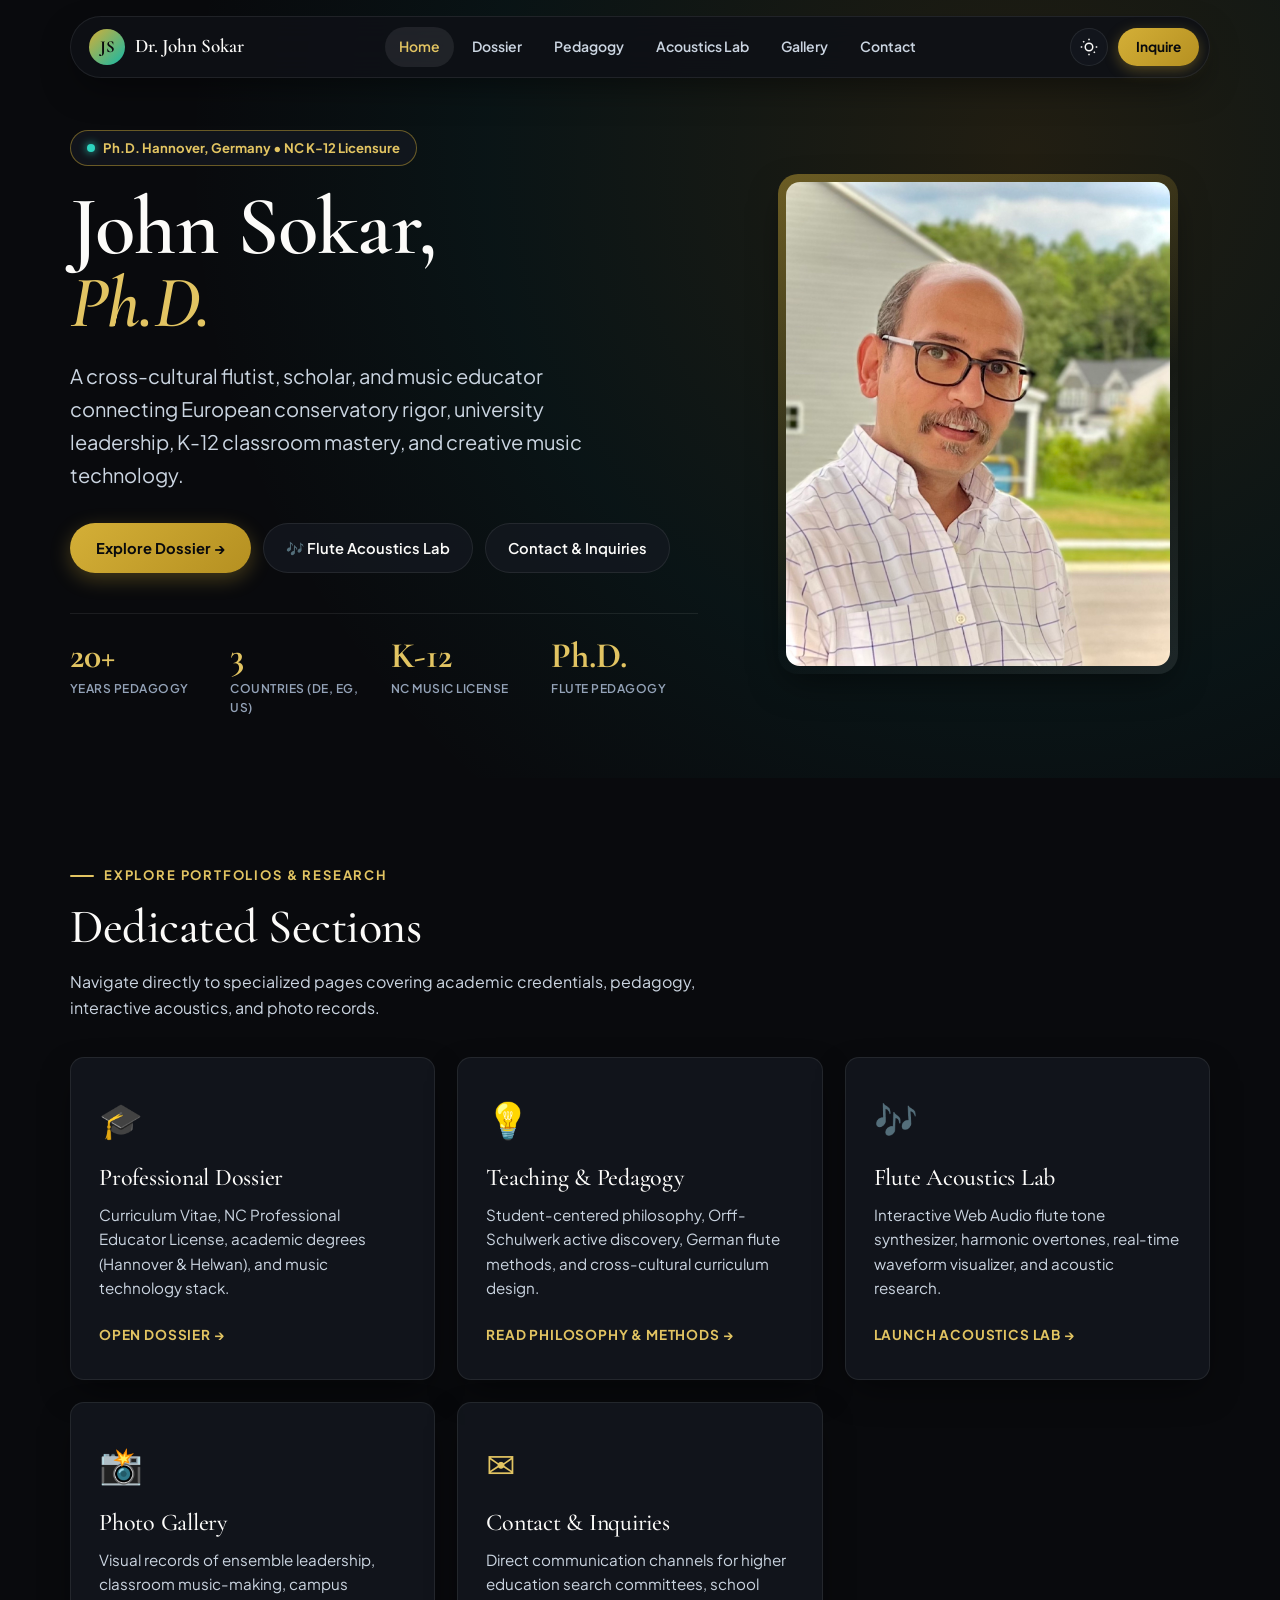
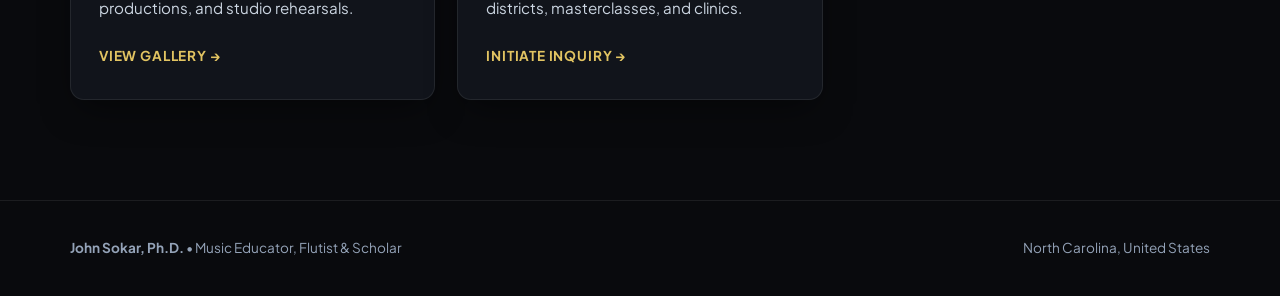
==== commit 689afa78: "Transform portfolio into clean multi-page architecture with acoustics lab, dossier, and gallery" ====
--- a/index.html
+++ b/index.html
@@ -1,1340 +1,465 @@
 <!doctype html>
-<html lang="en">
+<html lang="en" data-theme="dark">
 <head>
   <meta charset="utf-8">
   <meta name="viewport" content="width=device-width, initial-scale=1">
-  <meta name="description" content="John Sokar, Ph.D. - music educator, flutist, K-12 licensed teacher, former assistant professor, ensemble leader, and music technology specialist.">
-  <link rel="icon" href="data:image/svg+xml,%3Csvg xmlns='http://www.w3.org/2000/svg' viewBox='0 0 64 64'%3E%3Crect width='64' height='64' fill='%23111214'/%3E%3Ctext x='32' y='39' text-anchor='middle' font-family='Arial,sans-serif' font-size='20' font-weight='800' fill='%23fffaf1'%3EJS%3C/text%3E%3C/svg%3E">
-  <title>John Sokar, Ph.D. | Music Educator & Flutist</title>
+  <meta name="description" content="Dr. John Sokar, Ph.D. - Master Flutist, Music Educator, K-12 Licensed Teacher, Former Assistant Professor, and Music Technology Specialist.">
+  <link rel="icon" href="data:image/svg+xml,%3Csvg xmlns='http://www.w3.org/2000/svg' viewBox='0 0 64 64'%3E%3Crect width='64' height='64' rx='14' fill='%230b0c10'/%3E%3Ccircle cx='32' cy='32' r='28' fill='none' stroke='%23d4af37' stroke-width='2' stroke-dasharray='4 2'/%3E%3Ctext x='32' y='40' text-anchor='middle' font-family='Georgia,serif' font-size='24' font-weight='700' fill='%23d4af37'%3EJS%3C/text%3E%3C/svg%3E">
+  <title>John Sokar, Ph.D. | Music Educator, Flutist & Scholar</title>
+
+  <link rel="preconnect" href="https://fonts.googleapis.com">
+  <link rel="preconnect" href="https://fonts.gstatic.com" crossorigin>
+  <link href="https://fonts.googleapis.com/css2?family=Cormorant+Garamond:ital,wght@0,400;0,500;0,600;0,700;1,400;1,600&family=Plus+Jakarta+Sans:wght@300;400;500;600;700;800&display=swap" rel="stylesheet">
+  <link rel="stylesheet" href="css/shared.css">
+
   <style>
-    :root {
-      --ink: #111214;
-      --paper: #f7f4ef;
-      --cream: #fffaf1;
-      --charcoal: #191b1f;
-      --stone: #707070;
-      --line: rgba(17, 18, 20, 0.13);
-      --teal: #0b7774;
-      --gold: #bb8b2a;
-      --coral: #b55242;
-      --plum: #5a3d67;
-      --white: #ffffff;
-      --shadow: 0 24px 70px rgba(17, 18, 20, 0.14);
-    }
-
-    * {
-      box-sizing: border-box;
-    }
-
-    html {
-      scroll-behavior: smooth;
-    }
-
-    body {
-      margin: 0;
-      font-family: Inter, ui-sans-serif, system-ui, -apple-system, BlinkMacSystemFont, "Segoe UI", sans-serif;
-      color: var(--ink);
-      background:
-        linear-gradient(90deg, rgba(17,18,20,0.035) 1px, transparent 1px) 0 0 / 56px 56px,
-        linear-gradient(rgba(17,18,20,0.025) 1px, transparent 1px) 0 0 / 56px 56px,
-        var(--paper);
-      overflow-x: hidden;
-    }
-
-    a {
-      color: inherit;
-      text-decoration: none;
-    }
-
-    img {
+    /* Home-Specific Styles */
+    .hero-section {
+      min-height: 85vh;
+      display: flex;
+      align-items: center;
+      padding: 130px 0 60px;
+      background: var(--hero-glow);
+    }
+
+    .hero-grid {
+      display: grid;
+      grid-template-columns: 1.15fr 0.85fr;
+      gap: 48px;
+      align-items: center;
+    }
+
+    .hero-badge {
+      display: inline-flex;
+      align-items: center;
+      gap: 8px;
+      padding: 6px 16px;
+      border-radius: var(--radius-full);
+      background: var(--bg-card);
+      border: 1px solid var(--border-focus);
+      font-size: 0.82rem;
+      font-weight: 700;
+      color: var(--accent-gold);
+      margin-bottom: 20px;
+    }
+
+    .pulse-dot {
+      width: 8px;
+      height: 8px;
+      background: var(--teal-400);
+      border-radius: 50%;
+      box-shadow: 0 0 8px var(--teal-400);
+    }
+
+    .hero-name {
+      font-size: clamp(2.8rem, 6.5vw, 5.2rem);
+      line-height: 0.98;
+      font-weight: 600;
+      color: var(--text-primary);
+      margin-bottom: 1.25rem;
+    }
+
+    .hero-name span {
       display: block;
-      max-width: 100%;
-    }
-
-    .page-shell {
-      position: relative;
-      min-height: 100vh;
-    }
-
-    .grain {
-      pointer-events: none;
-      position: fixed;
-      inset: 0;
-      z-index: 50;
-      opacity: 0.13;
-      mix-blend-mode: multiply;
-      background-image:
-        radial-gradient(circle at 20% 30%, rgba(17,18,20,0.16) 0 1px, transparent 1px),
-        radial-gradient(circle at 80% 60%, rgba(17,18,20,0.12) 0 1px, transparent 1px);
-      background-size: 36px 36px, 52px 52px;
-    }
-
-    .nav {
-      position: fixed;
-      left: 50%;
-      top: 18px;
-      z-index: 40;
-      display: flex;
-      width: min(1060px, calc(100% - 28px));
-      height: 58px;
-      transform: translateX(-50%);
-      align-items: center;
-      justify-content: space-between;
-      border: 1px solid rgba(255, 255, 255, 0.52);
-      background: rgba(247, 244, 239, 0.78);
-      box-shadow: 0 18px 48px rgba(17, 18, 20, 0.12);
-      backdrop-filter: blur(20px);
-      padding: 0 12px 0 18px;
-    }
-
-    .brand {
-      display: flex;
-      align-items: center;
-      gap: 12px;
-      font-weight: 760;
-      letter-spacing: 0;
-      white-space: nowrap;
-    }
-
-    .brand-mark {
-      display: grid;
-      width: 34px;
-      height: 34px;
-      place-items: center;
-      background: var(--charcoal);
-      color: var(--cream);
-      font-size: 13px;
-      font-weight: 800;
-    }
-
-    .nav-links {
-      display: flex;
-      align-items: center;
-      gap: 8px;
-    }
-
-    .nav-links a {
-      display: inline-flex;
-      min-height: 36px;
-      align-items: center;
-      border: 1px solid transparent;
-      padding: 0 11px;
-      color: rgba(17, 18, 20, 0.72);
-      font-size: 13px;
-      font-weight: 680;
-      transition: 180ms ease;
-    }
-
-    .nav-links a:hover {
-      border-color: var(--line);
-      background: rgba(255, 255, 255, 0.56);
-      color: var(--ink);
-    }
-
-    .nav-cta {
-      background: var(--ink) !important;
-      color: var(--cream) !important;
-    }
-
-    .hero {
-      position: relative;
-      display: grid;
-      min-height: 92vh;
-      align-items: end;
-      padding: 116px 24px 48px;
-      overflow: hidden;
-    }
-
-    .hero::before {
-      content: "";
-      position: absolute;
-      inset: 0;
-      background:
-        linear-gradient(90deg, rgba(247,244,239,0.97) 0%, rgba(247,244,239,0.78) 43%, rgba(247,244,239,0.24) 72%, rgba(247,244,239,0.56) 100%),
-        url("assets/john-sokar-portrait.jpg") right center / min(55vw, 720px) auto no-repeat;
-      transform: scale(1.02);
-    }
-
-    .hero::after {
-      content: "";
-      position: absolute;
-      right: 0;
-      bottom: 0;
-      width: min(42vw, 560px);
-      height: 62vh;
-      background:
-        linear-gradient(135deg, rgba(11,119,116,0.2), transparent 42%),
-        linear-gradient(45deg, transparent 0 48%, rgba(187,139,42,0.26) 48% 52%, transparent 52% 100%);
-      clip-path: polygon(22% 0, 100% 14%, 100% 100%, 0 100%);
-    }
-
-    .hero-inner {
-      position: relative;
-      z-index: 2;
-      width: min(1160px, 100%);
-      margin: 0 auto;
-    }
-
-    .hero-kicker {
-      display: inline-flex;
-      align-items: center;
-      gap: 10px;
-      margin-bottom: 24px;
-      color: var(--teal);
-      font-size: 13px;
-      font-weight: 780;
-      text-transform: uppercase;
-    }
-
-    .hero-kicker::before {
-      content: "";
-      width: 42px;
-      height: 2px;
-      background: var(--teal);
-    }
-
-    h1 {
-      max-width: 840px;
-      margin: 0;
-      font-family: Georgia, "Times New Roman", serif;
-      font-size: clamp(56px, 11vw, 142px);
-      font-weight: 500;
-      line-height: 0.88;
-      letter-spacing: 0;
-    }
-
-    .hero-subtitle {
-      max-width: 710px;
-      margin: 28px 0 0;
-      color: rgba(17, 18, 20, 0.78);
-      font-size: clamp(19px, 2.4vw, 30px);
-      line-height: 1.35;
-      font-weight: 500;
+      color: var(--accent-gold);
+      font-style: italic;
+      font-size: 0.88em;
+    }
+
+    .hero-bio {
+      font-size: clamp(1.05rem, 1.7vw, 1.25rem);
+      color: var(--text-secondary);
+      max-width: 580px;
+      line-height: 1.65;
+      margin-bottom: 2rem;
     }
 
     .hero-actions {
       display: flex;
       flex-wrap: wrap;
       gap: 12px;
-      margin-top: 34px;
-    }
-
-    .button {
+      margin-bottom: 2.5rem;
+    }
+
+    .btn-primary {
       display: inline-flex;
-      min-height: 48px;
-      align-items: center;
-      justify-content: center;
-      gap: 10px;
-      border: 1px solid var(--line);
-      background: rgba(255, 255, 255, 0.62);
-      padding: 0 18px;
-      font-size: 14px;
-      font-weight: 780;
-      box-shadow: 0 12px 28px rgba(17, 18, 20, 0.08);
-      transition: 180ms ease;
-    }
-
-    .button:hover {
+      align-items: center;
+      gap: 8px;
+      padding: 12px 26px;
+      border-radius: var(--radius-full);
+      background: linear-gradient(135deg, var(--gold-500), var(--gold-600));
+      color: #090a0d;
+      font-weight: 700;
+      font-size: 0.92rem;
+      box-shadow: 0 6px 20px rgba(212, 175, 55, 0.3);
+      transition: all var(--transition-fast);
+    }
+
+    .btn-primary:hover {
       transform: translateY(-2px);
-      box-shadow: var(--shadow);
-    }
-
-    .button.primary {
-      border-color: var(--charcoal);
-      background: var(--charcoal);
-      color: var(--cream);
-    }
-
-    .scroll-cue,
-    .continue-cue {
+      box-shadow: 0 10px 26px rgba(212, 175, 55, 0.45);
+    }
+
+    .btn-secondary {
       display: inline-flex;
       align-items: center;
-      gap: 10px;
-      color: rgba(17, 18, 20, 0.58);
-      font-size: 12px;
-      font-weight: 820;
-      letter-spacing: 0;
+      gap: 8px;
+      padding: 12px 22px;
+      border-radius: var(--radius-full);
+      background: var(--bg-card);
+      border: 1px solid var(--border-subtle);
+      color: var(--text-primary);
+      font-weight: 600;
+      font-size: 0.92rem;
+      transition: all var(--transition-fast);
+    }
+
+    .btn-secondary:hover {
+      background: var(--bg-card-hover);
+      border-color: var(--border-focus);
+      transform: translateY(-2px);
+    }
+
+    .hero-metrics-grid {
+      display: grid;
+      grid-template-columns: repeat(4, 1fr);
+      gap: 14px;
+      padding-top: 1.5rem;
+      border-top: 1px solid var(--border-subtle);
+    }
+
+    .metric-val {
+      font-family: var(--font-serif);
+      font-size: clamp(1.8rem, 2.8vw, 2.4rem);
+      font-weight: 700;
+      color: var(--accent-gold);
+      line-height: 1;
+    }
+
+    .metric-label {
+      font-size: 0.75rem;
+      font-weight: 600;
+      color: var(--text-muted);
       text-transform: uppercase;
-    }
-
-    .scroll-cue {
-      position: absolute;
-      right: 24px;
-      bottom: 24px;
-      z-index: 3;
-      writing-mode: vertical-rl;
-    }
-
-    .scroll-cue::after,
-    .continue-cue::before {
-      content: "";
+      letter-spacing: 0.04em;
+      margin-top: 4px;
       display: block;
-      background: currentColor;
-      opacity: 0.72;
-    }
-
-    .scroll-cue::after {
-      width: 1px;
-      height: 54px;
-      animation: cueDrop 1.8s ease-in-out infinite;
-    }
-
-    .continue-cue {
-      position: absolute;
-      left: 50%;
-      bottom: 24px;
-      transform: translateX(-50%);
-    }
-
-    .continue-cue::before {
-      width: 42px;
-      height: 1px;
-    }
-
-    .dark-band .continue-cue {
-      color: rgba(255, 250, 241, 0.58);
-    }
-
-    @keyframes cueDrop {
-      0%, 100% {
-        transform: translateY(0);
-        opacity: 0.38;
-      }
-
-      50% {
-        transform: translateY(8px);
-        opacity: 0.9;
-      }
-    }
-
-    .icon {
-      width: 18px;
-      height: 18px;
-      flex: 0 0 auto;
-    }
-
-    .hero-metrics {
+    }
+
+    .portrait-frame {
+      width: min(400px, 100%);
+      aspect-ratio: 4 / 5;
+      border-radius: var(--radius-lg);
+      padding: 8px;
+      background: linear-gradient(145deg, var(--border-focus), transparent 60%, var(--border-subtle));
+      box-shadow: var(--card-shadow);
+      margin: 0 auto;
+    }
+
+    .portrait-inner {
+      width: 100%;
+      height: 100%;
+      border-radius: calc(var(--radius-lg) - 6px);
+      overflow: hidden;
+    }
+
+    .portrait-inner img {
+      width: 100%;
+      height: 100%;
+      object-fit: cover;
+      object-position: center top;
+      transition: transform 600ms ease;
+    }
+
+    .portrait-frame:hover .portrait-inner img {
+      transform: scale(1.03);
+    }
+
+    /* Portal Grid */
+    .portal-section {
+      padding: 80px 0 100px;
+    }
+
+    .portal-grid {
       display: grid;
-      grid-template-columns: repeat(4, minmax(120px, 1fr));
-      gap: 1px;
-      width: min(860px, 100%);
-      margin-top: 56px;
-      background: var(--line);
-      border: 1px solid var(--line);
-    }
-
-    .metric {
-      min-height: 118px;
-      background: rgba(255, 250, 241, 0.78);
-      padding: 20px;
-    }
-
-    .metric strong {
-      display: block;
-      color: var(--charcoal);
-      font-family: Georgia, "Times New Roman", serif;
-      font-size: clamp(34px, 5vw, 54px);
-      font-weight: 500;
-      line-height: 0.96;
-    }
-
-    .metric span {
-      display: block;
-      margin-top: 10px;
-      color: rgba(17, 18, 20, 0.66);
-      font-size: 12px;
-      font-weight: 760;
-      line-height: 1.35;
-      text-transform: uppercase;
-    }
-
-    section {
-      position: relative;
-      padding: 92px 24px;
-    }
-
-    .section-inner {
-      width: min(1160px, 100%);
-      margin: 0 auto;
-    }
-
-    .section-label {
-      color: var(--coral);
-      font-size: 12px;
-      font-weight: 820;
-      text-transform: uppercase;
-    }
-
-    h2 {
-      max-width: 840px;
-      margin: 12px 0 0;
-      font-family: Georgia, "Times New Roman", serif;
-      font-size: clamp(36px, 6vw, 76px);
-      font-weight: 500;
-      line-height: 0.98;
-      letter-spacing: 0;
-    }
-
-    .lead {
-      max-width: 760px;
-      margin: 22px 0 0;
-      color: rgba(17, 18, 20, 0.72);
-      font-size: 19px;
-      line-height: 1.65;
-    }
-
-    .feature-grid {
-      display: grid;
-      grid-template-columns: 1.05fr 0.95fr;
-      gap: 34px;
-      margin-top: 42px;
-      align-items: start;
-    }
-
-    .statement {
-      border-left: 5px solid var(--teal);
-      background: var(--cream);
-      box-shadow: var(--shadow);
-      padding: clamp(24px, 4vw, 48px);
-    }
-
-    .statement p {
-      margin: 0;
-      font-family: Georgia, "Times New Roman", serif;
-      font-size: clamp(25px, 3.2vw, 42px);
-      line-height: 1.18;
-    }
-
-    .pill-grid {
-      display: grid;
-      grid-template-columns: repeat(2, minmax(0, 1fr));
-      gap: 12px;
-    }
-
-    .pill {
-      min-height: 104px;
-      border: 1px solid var(--line);
-      background: rgba(255, 255, 255, 0.58);
-      padding: 18px;
-    }
-
-    .pill b {
-      display: block;
-      margin-bottom: 8px;
-      font-size: 14px;
-    }
-
-    .pill span {
-      color: rgba(17, 18, 20, 0.66);
-      font-size: 14px;
-      line-height: 1.45;
-    }
-
-    .dark-band {
-      background:
-        linear-gradient(135deg, rgba(90,61,103,0.3), transparent 34%),
-        linear-gradient(180deg, #17181c, #23201e);
-      color: var(--cream);
-    }
-
-    .dark-band .lead,
-    .dark-band .section-label {
-      color: rgba(255, 250, 241, 0.72);
-    }
-
-    .timeline {
-      display: grid;
-      gap: 1px;
-      margin-top: 46px;
-      background: rgba(255, 250, 241, 0.14);
-      border: 1px solid rgba(255, 250, 241, 0.14);
-    }
-
-    .timeline-item {
-      display: grid;
-      grid-template-columns: 190px 1fr;
-      gap: 26px;
-      background: rgba(255, 250, 241, 0.055);
-      padding: 28px;
-    }
-
-    .timeline-time {
-      color: #d4ae5b;
-      font-weight: 820;
-    }
-
-    .timeline-item h3 {
-      margin: 0;
-      font-size: clamp(21px, 2vw, 28px);
-      letter-spacing: 0;
-    }
-
-    .timeline-item p {
-      max-width: 750px;
-      margin: 10px 0 0;
-      color: rgba(255, 250, 241, 0.68);
-      line-height: 1.58;
-    }
-
-    .expertise-grid {
-      display: grid;
-      grid-template-columns: repeat(3, minmax(0, 1fr));
-      gap: 16px;
-      margin-top: 42px;
-    }
-
-    .expertise-card {
-      min-height: 250px;
-      border: 1px solid var(--line);
-      background: rgba(255, 255, 255, 0.62);
-      padding: 24px;
-      transition: 180ms ease;
-    }
-
-    .expertise-card:hover {
-      transform: translateY(-4px);
-      box-shadow: var(--shadow);
-    }
-
-    .expertise-card .number {
-      display: inline-grid;
-      width: 38px;
-      height: 38px;
-      place-items: center;
-      margin-bottom: 24px;
-      background: var(--charcoal);
-      color: var(--cream);
-      font-weight: 820;
-    }
-
-    .expertise-card h3 {
-      margin: 0;
-      font-size: 22px;
-      letter-spacing: 0;
-    }
-
-    .expertise-card p {
-      margin: 12px 0 0;
-      color: rgba(17, 18, 20, 0.68);
-      line-height: 1.58;
-    }
-
-    .split-band {
-      display: grid;
-      grid-template-columns: 0.85fr 1.15fr;
-      gap: 40px;
-      align-items: start;
-    }
-
-    .credential-panel {
-      position: sticky;
-      top: 100px;
-      border: 1px solid var(--line);
-      background: var(--cream);
-      padding: 26px;
-      box-shadow: var(--shadow);
-    }
-
-    .credential-panel h3 {
-      margin: 0;
-      font-family: Georgia, "Times New Roman", serif;
-      font-size: 34px;
-      font-weight: 500;
-      line-height: 1.05;
-    }
-
-    .credential-panel p {
-      color: rgba(17, 18, 20, 0.66);
-      line-height: 1.55;
-    }
-
-    .credential-list {
-      display: grid;
-      gap: 14px;
-    }
-
-    .credential {
-      border-top: 1px solid var(--line);
-      padding: 22px 0 8px;
-    }
-
-    .credential b {
-      display: block;
-      font-size: 19px;
-    }
-
-    .credential span {
-      display: block;
-      margin-top: 6px;
-      color: rgba(17, 18, 20, 0.64);
-      line-height: 1.5;
-    }
-
-    .canvas-wrap {
-      position: relative;
-      min-height: 360px;
-      margin-top: 46px;
-      overflow: hidden;
-      border: 1px solid rgba(255, 250, 241, 0.16);
-      background:
-        linear-gradient(90deg, rgba(255,250,241,0.055) 1px, transparent 1px) 0 0 / 44px 44px,
-        rgba(255, 250, 241, 0.04);
-    }
-
-    #scoreCanvas {
-      width: 100%;
-      height: 360px;
-    }
-
-    .canvas-caption {
-      position: absolute;
-      left: 22px;
-      bottom: 22px;
-      max-width: 460px;
-      color: rgba(255, 250, 241, 0.72);
-      font-size: 14px;
-      line-height: 1.55;
-    }
-
-    .doc-grid {
-      display: grid;
-      grid-template-columns: repeat(3, minmax(0, 1fr));
-      gap: 16px;
-      margin-top: 42px;
-    }
-
-    .doc-card {
+      grid-template-columns: repeat(auto-fit, minmax(300px, 1fr));
+      gap: 22px;
+      margin-top: 36px;
+    }
+
+    .portal-card {
+      background: var(--bg-card);
+      border: 1px solid var(--border-subtle);
+      border-radius: var(--radius-md);
+      padding: 32px 28px;
       display: flex;
-      min-height: 180px;
       flex-direction: column;
       justify-content: space-between;
-      border: 1px solid var(--line);
-      background: rgba(255, 255, 255, 0.6);
-      padding: 22px;
-      color: inherit;
-      cursor: pointer;
-      font: inherit;
-      text-align: left;
-      transition: 180ms ease;
-    }
-
-    .doc-card:hover {
+      box-shadow: var(--card-shadow);
+      transition: all var(--transition-fast);
+      position: relative;
+      overflow: hidden;
+    }
+
+    .portal-card::before {
+      content: "";
+      position: absolute;
+      top: 0;
+      left: 0;
+      right: 0;
+      height: 3px;
+      background: linear-gradient(90deg, var(--gold-500), var(--teal-500));
+      opacity: 0;
+      transition: opacity var(--transition-fast);
+    }
+
+    .portal-card:hover {
       transform: translateY(-4px);
-      box-shadow: var(--shadow);
-    }
-
-    .doc-card b {
-      font-size: 20px;
-    }
-
-    .doc-card span {
-      margin-top: 10px;
-      color: rgba(17, 18, 20, 0.64);
-      line-height: 1.5;
-    }
-
-    .doc-card small {
-      margin-top: 22px;
-      color: var(--teal);
-      font-weight: 820;
+      border-color: var(--border-focus);
+      box-shadow: var(--card-shadow-hover);
+    }
+
+    .portal-card:hover::before {
+      opacity: 1;
+    }
+
+    .portal-icon {
+      font-size: 2.2rem;
+      margin-bottom: 16px;
+      color: var(--accent-gold);
+    }
+
+    .portal-card h3 {
+      font-size: 1.5rem;
+      color: var(--text-primary);
+      margin-bottom: 10px;
+    }
+
+    .portal-card p {
+      color: var(--text-secondary);
+      font-size: 0.95rem;
+      line-height: 1.6;
+      margin-bottom: 24px;
+    }
+
+    .portal-link-text {
+      display: inline-flex;
+      align-items: center;
+      gap: 6px;
+      font-size: 0.85rem;
+      font-weight: 700;
+      color: var(--accent-gold);
       text-transform: uppercase;
-    }
-
-    .modal-layer {
-      position: fixed;
-      inset: 0;
-      z-index: 80;
-      display: none;
-      align-items: center;
-      justify-content: center;
-      background: rgba(17, 18, 20, 0.72);
-      padding: 22px;
-      backdrop-filter: blur(14px);
-    }
-
-    .modal-layer.active {
-      display: flex;
-    }
-
-    .modal-dialog {
-      width: min(780px, 100%);
-      max-height: min(760px, calc(100vh - 44px));
-      overflow: auto;
-      border: 1px solid rgba(255, 250, 241, 0.36);
-      background: var(--cream);
-      box-shadow: 0 30px 90px rgba(0, 0, 0, 0.35);
-    }
-
-    .modal-header {
-      display: flex;
-      align-items: center;
-      justify-content: space-between;
-      gap: 16px;
-      border-bottom: 1px solid var(--line);
-      padding: 22px 24px;
-    }
-
-    .modal-header h3 {
-      margin: 0;
-      font-family: Georgia, "Times New Roman", serif;
-      font-size: clamp(28px, 4vw, 42px);
-      font-weight: 500;
-      line-height: 1.05;
-    }
-
-    .modal-close {
-      display: inline-grid;
-      width: 42px;
-      height: 42px;
-      flex: 0 0 auto;
-      place-items: center;
-      border: 1px solid var(--line);
-      background: var(--charcoal);
-      color: var(--cream);
-      cursor: pointer;
-      font-size: 22px;
-      line-height: 1;
-    }
-
-    .modal-body {
-      display: grid;
-      gap: 18px;
-      padding: 24px;
-    }
-
-    .modal-body p,
-    .modal-body li {
-      color: rgba(17, 18, 20, 0.72);
-      line-height: 1.62;
-    }
-
-    .modal-body p {
-      margin: 0;
-    }
-
-    .modal-body ul {
-      margin: 0;
-      padding-left: 20px;
-    }
-
-    .modal-highlight {
-      border-left: 4px solid var(--teal);
-      background: rgba(11, 119, 116, 0.08);
-      padding: 16px 18px;
-      color: var(--ink);
-      font-weight: 760;
-      line-height: 1.52;
-    }
-
-    .contact {
-      padding-bottom: 40px;
-    }
-
-    .contact-panel {
-      display: grid;
-      grid-template-columns: 1.2fr 0.8fr;
-      gap: 1px;
-      overflow: hidden;
-      background: rgba(255, 250, 241, 0.16);
-      border: 1px solid rgba(255, 250, 241, 0.16);
-    }
-
-    .contact-copy,
-    .contact-links {
-      background: rgba(255, 250, 241, 0.055);
-      padding: clamp(26px, 5vw, 54px);
-    }
-
-    .contact-links {
-      display: grid;
-      align-content: center;
-      gap: 16px;
-    }
-
-    .contact-link {
-      display: inline-flex;
-      min-height: 54px;
-      align-items: center;
-      justify-content: center;
-      gap: 10px;
-      border: 1px solid rgba(255, 250, 241, 0.16);
-      background: var(--cream);
-      padding: 0 18px;
-      color: var(--charcoal);
-      font-weight: 820;
-      box-shadow: 0 18px 42px rgba(0, 0, 0, 0.16);
-      transition: 180ms ease;
-    }
-
-    .contact-link:hover {
-      transform: translateY(-2px);
-      box-shadow: 0 24px 54px rgba(0, 0, 0, 0.22);
-    }
-
-    .contact-note {
-      margin: 0;
-      color: var(--cream);
-      line-height: 1.55;
-      opacity: 0.7;
-    }
-
-    footer {
-      padding: 28px 24px 54px;
-      color: rgba(17, 18, 20, 0.58);
-      font-size: 13px;
-    }
-
-    footer .section-inner {
-      display: flex;
-      justify-content: space-between;
-      gap: 18px;
-    }
-
-    .reveal {
-      opacity: 0;
-      transform: translateY(24px);
-      transition: opacity 700ms ease, transform 700ms ease;
-    }
-
-    .reveal.visible {
-      opacity: 1;
-      transform: translateY(0);
+      letter-spacing: 0.06em;
     }
 
     @media (max-width: 900px) {
-      .nav {
-        top: 10px;
+      .hero-grid {
+        grid-template-columns: 1fr;
+        text-align: center;
       }
-
-      .nav-links a:not(.nav-cta) {
-        display: none;
+      .hero-bio {
+        margin: 0 auto 2rem;
       }
-
-      .hero {
-        min-height: auto;
-        padding-top: 430px;
+      .hero-actions {
+        justify-content: center;
       }
-
-      .hero::before {
-        background:
-          linear-gradient(180deg, rgba(247,244,239,0.12) 0%, rgba(247,244,239,0.62) 48%, rgba(247,244,239,1) 74%),
-          url("assets/john-sokar-portrait.jpg") top center / min(100vw, 520px) auto no-repeat;
-      }
-
-      .hero::after {
-        display: none;
-      }
-
-      .hero-metrics,
-      .feature-grid,
-      .expertise-grid,
-      .split-band,
-      .doc-grid,
-      .contact-panel {
-        grid-template-columns: 1fr;
-      }
-
-      .credential-panel {
-        position: static;
-      }
-    }
-
-    @media (max-width: 640px) {
-      .brand > span:not(.brand-mark) {
-        display: none;
-      }
-
-      .hero {
-        padding: 380px 18px 34px;
-      }
-
-      section {
-        padding: 70px 18px;
-      }
-
-      .hero-metrics {
-        grid-template-columns: repeat(2, minmax(0, 1fr));
-      }
-
-      .pill-grid {
-        grid-template-columns: 1fr;
-      }
-
-      .timeline-item {
-        grid-template-columns: 1fr;
-        gap: 10px;
-        padding: 22px;
-      }
-
-      .hero-actions {
-        flex-direction: column;
-      }
-
-      .button {
-        width: 100%;
-      }
-
-      .scroll-cue {
-        right: 18px;
-        bottom: 18px;
-      }
-
-      .continue-cue {
-        bottom: 18px;
-      }
-
-      footer .section-inner {
-        flex-direction: column;
+      .hero-metrics-grid {
+        grid-template-columns: repeat(2, 1fr);
+        gap: 18px;
       }
     }
   </style>
 </head>
 <body>
-  <div class="page-shell">
-    <div class="grain"></div>
-
-    <nav class="nav" aria-label="Primary navigation">
-      <a class="brand" href="#top" aria-label="John Sokar home">
-        <span class="brand-mark">JS</span>
-        <span>John Sokar, Ph.D.</span>
+  <!-- FIXED NAVIGATION -->
+  <header class="site-nav-wrapper">
+    <nav class="site-nav" aria-label="Main Navigation">
+      <a class="brand-link" href="index.html">
+        <div class="brand-avatar">JS</div>
+        <span class="brand-name">Dr. John Sokar</span>
       </a>
+
       <div class="nav-links">
-        <a href="#profile">Profile</a>
-        <a href="#experience">Experience</a>
-        <a href="#credentials">Credentials</a>
-        <a href="#documents">Details</a>
-        <a class="nav-cta" href="mailto:jsokar@wcpss.net?subject=Portfolio%20inquiry">Contact</a>
+        <a class="nav-link active" href="index.html">Home</a>
+        <a class="nav-link" href="dossier.html">Dossier</a>
+        <a class="nav-link" href="pedagogy.html">Pedagogy</a>
+        <a class="nav-link" href="acoustics.html">Acoustics Lab</a>
+        <a class="nav-link" href="gallery.html">Gallery</a>
+        <a class="nav-link" href="contact.html">Contact</a>
+      </div>
+
+      <div class="nav-actions">
+        <button class="theme-toggle-btn" id="themeToggle" type="button" aria-label="Toggle Theme">
+          <svg id="themeIcon" width="18" height="18" viewBox="0 0 24 24" fill="none" stroke="currentColor" stroke-width="2">
+            <circle cx="12" cy="12" r="5"></circle>
+            <line x1="12" y1="1" x2="12" y2="3"></line>
+            <line x1="12" y1="21" x2="12" y2="23"></line>
+          </svg>
+        </button>
+        <a class="btn-nav-cta" href="contact.html">Inquire</a>
       </div>
     </nav>
-
-    <header class="hero" id="top">
-      <div class="hero-inner reveal">
-        <div class="hero-kicker">Music educator - flutist - curriculum builder</div>
-        <h1>John Sokar, Ph.D.</h1>
-        <p class="hero-subtitle">A cross-cultural music educator connecting rigorous pedagogy, expressive performance, classroom belonging, and modern music technology.</p>
-        <div class="hero-actions">
-          <a class="button primary" href="mailto:jsokar@wcpss.net?subject=Portfolio%20inquiry">
-            <svg class="icon" viewBox="0 0 24 24" fill="none" aria-hidden="true"><path d="M4 6h16v12H4V6Z" stroke="currentColor" stroke-width="2"/><path d="m4 7 8 6 8-6" stroke="currentColor" stroke-width="2"/></svg>
-            Email John
-          </a>
-          <button class="button" type="button" data-modal="resume">
-            <svg class="icon" viewBox="0 0 24 24" fill="none" aria-hidden="true"><path d="M6 3h9l3 3v15H6V3Z" stroke="currentColor" stroke-width="2"/><path d="M9 11h6M9 15h6M9 7h3" stroke="currentColor" stroke-width="2"/></svg>
-            Resume highlights
-          </button>
+  </header>
+
+  <!-- HERO SECTION -->
+  <section class="hero-section">
+    <div class="container">
+      <div class="hero-grid">
+        <div class="hero-content">
+          <div class="hero-badge">
+            <span class="pulse-dot"></span>
+            <span>Ph.D. Hannover, Germany • NC K-12 Licensure</span>
+          </div>
+
+          <h1 class="hero-name">
+            John Sokar, <span>Ph.D.</span>
+          </h1>
+
+          <p class="hero-bio">
+            A cross-cultural flutist, scholar, and music educator connecting European conservatory rigor, university leadership, K-12 classroom mastery, and creative music technology.
+          </p>
+
+          <div class="hero-actions">
+            <a class="btn-primary" href="dossier.html">
+              Explore Dossier →
+            </a>
+            <a class="btn-secondary" href="acoustics.html">
+              🎶 Flute Acoustics Lab
+            </a>
+            <a class="btn-secondary" href="contact.html">
+              Contact & Inquiries
+            </a>
+          </div>
+
+          <div class="hero-metrics-grid">
+            <div>
+              <span class="metric-val">20+</span>
+              <span class="metric-label">Years Pedagogy</span>
+            </div>
+            <div>
+              <span class="metric-val">3</span>
+              <span class="metric-label">Countries (DE, EG, US)</span>
+            </div>
+            <div>
+              <span class="metric-val">K-12</span>
+              <span class="metric-label">NC Music License</span>
+            </div>
+            <div>
+              <span class="metric-val">Ph.D.</span>
+              <span class="metric-label">Flute Pedagogy</span>
+            </div>
+          </div>
         </div>
-        <div class="hero-metrics" aria-label="Career highlights">
-          <div class="metric"><strong>20+</strong><span>years in music education</span></div>
-          <div class="metric"><strong>3</strong><span>countries of teaching experience</span></div>
-          <div class="metric"><strong>K-12</strong><span>North Carolina music license</span></div>
-          <div class="metric"><strong>Ph.D.</strong><span>music education and pedagogy</span></div>
+
+        <div class="hero-visual">
+          <div class="portrait-frame">
+            <div class="portrait-inner">
+              <img src="assets/john-sokar-portrait.jpg" alt="Dr. John Sokar, Ph.D." width="600" height="750">
+            </div>
+          </div>
         </div>
       </div>
-      <a class="scroll-cue" href="#profile" aria-label="Scroll to professional profile">Scroll</a>
-    </header>
-
-    <main>
-      <section id="profile">
-        <div class="section-inner">
-          <div class="section-label reveal">Professional profile</div>
-          <h2 class="reveal">A musician-scholar with classroom range, university depth, and production fluency.</h2>
-          <p class="lead reveal">John Sokar is a music educator and flutist based in North Carolina. His work spans elementary general music, applied flute instruction, ensemble leadership, curriculum development, music technology, live sound, and cross-cultural pedagogy.</p>
-
-          <div class="feature-grid">
-            <div class="statement reveal">
-              <p>He teaches music as a disciplined craft and a human language: structured, creative, reflective, and accessible to students from many backgrounds.</p>
-            </div>
-            <div class="pill-grid reveal">
-              <div class="pill"><b>Current work</b><span>Music Teacher with Wake County Public School System, including Jones Dairy Elementary School and Reedy Creek Elementary School.</span></div>
-              <div class="pill"><b>Higher education</b><span>Former Assistant Professor and University Lecturer at Helwan University, teaching flute performance and leading woodwind work.</span></div>
-              <div class="pill"><b>Applied artistry</b><span>Flute pedagogy, performance preparation, tone production, stylistic awareness, and expressive performance.</span></div>
-              <div class="pill"><b>Creative technology</b><span>Logic Pro X, Ableton Live, Cakewalk Sonar, Sibelius, MuseScore, audio systems, recording, and sound engineering.</span></div>
-            </div>
-          </div>
-        </div>
-        <a class="continue-cue" href="#experience" aria-label="Continue to experience">Continue</a>
-      </section>
-
-      <section class="dark-band" id="experience">
-        <div class="section-inner">
-          <div class="section-label reveal">Experience arc</div>
-          <h2 class="reveal">From university studios to elementary classrooms, the through-line is student growth.</h2>
-          <p class="lead reveal">John's career combines public school teaching, university-level instruction, performance leadership, music and arts coordination, and technical production support.</p>
-
-          <div class="timeline">
-            <article class="timeline-item reveal">
-              <div class="timeline-time">2023 - Present</div>
-              <div>
-                <h3>Music Teacher, Jones Dairy Elementary School</h3>
-                <p>Teaches general music, leads performances, integrates Orff-based instruction, and supports school-wide arts initiatives within Wake County Public School System.</p>
-              </div>
-            </article>
-            <article class="timeline-item reveal">
-              <div class="timeline-time">2015 - 2023</div>
-              <div>
-                <h3>Music Teacher, Durham and Wake County Schools</h3>
-                <p>Delivered comprehensive music instruction, directed productions and concerts, supported arts integration, and brought creative tools into the classroom.</p>
-              </div>
-            </article>
-            <article class="timeline-item reveal">
-              <div class="timeline-time">2005 - 2014</div>
-              <div>
-                <h3>Assistant Professor, Faculty of Music Education, Helwan University</h3>
-                <p>Taught undergraduate and graduate flute performance, conducted ensembles, developed curriculum, assessed performance work, and supervised research projects.</p>
-              </div>
-            </article>
-            <article class="timeline-item reveal">
-              <div class="timeline-time">2006 - 2014</div>
-              <div>
-                <h3>Music and Arts Coordinator, Private German School Cairo</h3>
-                <p>Expanded curriculum and resources, directed choir, band, Orff ensembles, school events, acoustic improvements, technical support, and design materials.</p>
-              </div>
-            </article>
-            <article class="timeline-item reveal">
-              <div class="timeline-time">1995 - 2001</div>
-              <div>
-                <h3>University Lecturer and Orchestral Flutist</h3>
-                <p>Taught flute at Helwan University and performed as a flute player with Cairo Opera House Orchestra productions.</p>
-              </div>
-            </article>
-          </div>
-
-          <div class="canvas-wrap reveal" aria-label="Animated music staff visualization">
-            <canvas id="scoreCanvas"></canvas>
-            <div class="canvas-caption">Pedagogy, performance, and technology move together: listening, structure, creativity, and reflection as one learning system.</div>
-          </div>
-        </div>
-        <a class="continue-cue" href="#expertise" aria-label="Continue to expertise">Continue</a>
-      </section>
-
-      <section id="expertise">
-        <div class="section-inner">
-          <div class="section-label reveal">Expertise</div>
-          <h2 class="reveal">Built for classrooms, studios, ensembles, and creative learning spaces.</h2>
-          <div class="expertise-grid">
-            <article class="expertise-card reveal">
-              <div class="number">01</div>
-              <h3>General music and Orff-based instruction</h3>
-              <p>Developmentally appropriate K-12 teaching with performance experiences, movement, instruments, listening, and student-centered engagement.</p>
-            </article>
-            <article class="expertise-card reveal">
-              <div class="number">02</div>
-              <h3>Flute pedagogy and performance</h3>
-              <p>Applied flute instruction focused on sound, technique, practice design, musical interpretation, and confident performance preparation.</p>
-            </article>
-            <article class="expertise-card reveal">
-              <div class="number">03</div>
-              <h3>Music technology and sound</h3>
-              <p>DAWs, notation software, live audio systems, recording workflows, sound engineering, and classroom technology used in service of musical goals.</p>
-            </article>
-            <article class="expertise-card reveal">
-              <div class="number">04</div>
-              <h3>Curriculum and assessment</h3>
-              <p>University and school-based curriculum development, examinations, performance evaluation, degree requirements, and quality assurance participation.</p>
-            </article>
-            <article class="expertise-card reveal">
-              <div class="number">05</div>
-              <h3>Cross-cultural education</h3>
-              <p>Teaching experience across Germany, Egypt, and the United States, with a deep respect for cultural context and inclusive learning environments.</p>
-            </article>
-            <article class="expertise-card reveal">
-              <div class="number">06</div>
-              <h3>Ensemble and event leadership</h3>
-              <p>Choir, band, woodwind ensemble, school productions, liturgical/community performance, concert planning, and technical event support.</p>
-            </article>
-          </div>
-        </div>
-        <a class="continue-cue" href="#credentials" aria-label="Continue to credentials">Continue</a>
-      </section>
-
-      <section id="credentials">
-        <div class="section-inner split-band">
-          <aside class="credential-panel reveal">
-            <h3>Credentials with both academic depth and classroom authority.</h3>
-            <p>John's record brings together doctoral study, international university teaching, public school licensing, research, and sustained professional development.</p>
-            <button class="button primary" type="button" data-modal="license">View license summary</button>
-          </aside>
-          <div class="credential-list">
-            <div class="credential reveal">
-              <b>Ph.D. in Music Education</b>
-              <span>University of Music, Drama, and Media, Hanover, Germany. Dissertation: "The Modern German School of Flute Pedagogy: A Cross-Cultural Investigation."</span>
-            </div>
-            <div class="credential reveal">
-              <b>Master of Music Education, Flute Performance</b>
-              <span>Faculty of Music Education, Helwan University, Cairo, Egypt. U.S. equivalence: Master's degree in Music Education.</span>
-            </div>
-            <div class="credential reveal">
-              <b>Bachelor of Music Education</b>
-              <span>Faculty of Music Education, Helwan University, Cairo, Egypt. U.S. equivalence: Bachelor's degree in Music Education.</span>
-            </div>
-            <div class="credential reveal">
-              <b>North Carolina Professional Educator License</b>
-              <span>Continuing License, Music K-12. Current renewal cycle effective July 1, 2026 through June 30, 2031.</span>
-            </div>
-            <div class="credential reveal">
-              <b>Professional development</b>
-              <span>Music wellness, educational technology, creativity in music education, intercultural family collaboration, quality assurance, audiovisual media, electronic instruments, gamelan, and sound engineering.</span>
-            </div>
-          </div>
-        </div>
-        <a class="continue-cue" href="#documents" aria-label="Continue to details">Continue</a>
-      </section>
-
-      <section id="documents">
-        <div class="section-inner">
-          <div class="section-label reveal">Portfolio details</div>
-          <h2 class="reveal">Important information, shared without public PDF files.</h2>
-          <p class="lead reveal">For privacy, the public site does not publish resume, license, reference, certificate, or cover-letter PDFs. The essential information is summarized here in readable detail panels.</p>
-          <div class="doc-grid">
-            <button class="doc-card reveal" type="button" data-modal="resume">
-              <b>Resume highlights</b>
-              <span>Current polished resume with profile, education, experience, professional development, and technology skills.</span>
-              <small>Open details</small>
-            </button>
-            <button class="doc-card reveal" type="button" data-modal="portfolio">
-              <b>Teaching portfolio</b>
-              <span>Professional overview, teaching philosophy, applied instruction focus, research interests, and scholarly work.</span>
-              <small>Open details</small>
-            </button>
-            <button class="doc-card reveal" type="button" data-modal="philosophy">
-              <b>Teaching philosophy</b>
-              <span>Student-centered learning, creativity, cross-cultural pedagogy, technology, and research focus areas.</span>
-              <small>Open details</small>
-            </button>
-            <button class="doc-card reveal" type="button" data-modal="license">
-              <b>NC educator license</b>
-              <span>Public summary of the Music K-12 license, without posting the credential PDF.</span>
-              <small>Open details</small>
-            </button>
-            <button class="doc-card reveal" type="button" data-modal="technology">
-              <b>Technology and sound</b>
-              <span>Music production, notation, live sound, classroom technology, and audiovisual media background.</span>
-              <small>Open details</small>
-            </button>
-            <button class="doc-card reveal" type="button" data-modal="development">
-              <b>Professional development</b>
-              <span>Selected training in wellness, creativity, intercultural collaboration, quality assurance, and sound engineering.</span>
-              <small>Open details</small>
-            </button>
-          </div>
-        </div>
-        <a class="continue-cue" href="#contact" aria-label="Continue to contact">Continue</a>
-      </section>
-
-      <section class="dark-band contact" id="contact">
-        <div class="section-inner contact-panel reveal">
-          <div class="contact-copy">
-            <div class="section-label">Contact</div>
-            <h2>For schools, universities, music programs, and creative education work.</h2>
-            <p class="lead">Based in North Carolina. Please use the work email for school, university, music program, and creative education inquiries.</p>
-          </div>
-          <div class="contact-links">
-            <a class="contact-link" href="mailto:jsokar@wcpss.net?subject=Portfolio%20inquiry">
-              <svg class="icon" viewBox="0 0 24 24" fill="none" aria-hidden="true"><path d="M4 6h16v12H4V6Z" stroke="currentColor" stroke-width="2"/><path d="m4 7 8 6 8-6" stroke="currentColor" stroke-width="2"/></svg>
-              Write an email
-            </a>
-            <p class="contact-note">Opens your email app addressed to the Wake County Public School System email.</p>
-          </div>
-        </div>
-      </section>
-    </main>
-
-    <div class="modal-layer" id="modalLayer" aria-hidden="true">
-      <div class="modal-dialog" role="dialog" aria-modal="true" aria-labelledby="modalTitle">
-        <div class="modal-header">
-          <h3 id="modalTitle"></h3>
-          <button class="modal-close" type="button" aria-label="Close details">x</button>
-        </div>
-        <div class="modal-body" id="modalBody"></div>
-      </div>
     </div>
-
-    <footer>
-      <div class="section-inner">
-        <span>John Sokar, Ph.D. - Music Educator and Flutist</span>
-        <span>Portfolio landing page built from local resume, portfolio, license, and teaching materials.</span>
-      </div>
-    </footer>
-  </div>
+  </section>
+
+  <!-- PORTAL SECTION (MULTI-PAGE HUBS) -->
+  <section class="portal-section">
+    <div class="container">
+      <div class="section-eyebrow">Explore Portfolios & Research</div>
+      <h2 style="font-size:clamp(2rem, 4vw, 3rem); margin-bottom:12px;">Dedicated Sections</h2>
+      <p style="color:var(--text-secondary); max-width:640px; margin-bottom:28px;">
+        Navigate directly to specialized pages covering academic credentials, pedagogy, interactive acoustics, and photo records.
+      </p>
+
+      <div class="portal-grid">
+        <!-- Card 1: Dossier -->
+        <a class="portal-card" href="dossier.html">
+          <div>
+            <div class="portal-icon">🎓</div>
+            <h3>Professional Dossier</h3>
+            <p>Curriculum Vitae, NC Professional Educator License, academic degrees (Hannover & Helwan), and music technology stack.</p>
+          </div>
+          <span class="portal-link-text">Open Dossier →</span>
+        </a>
+
+        <!-- Card 2: Pedagogy -->
+        <a class="portal-card" href="pedagogy.html">
+          <div>
+            <div class="portal-icon">💡</div>
+            <h3>Teaching & Pedagogy</h3>
+            <p>Student-centered philosophy, Orff-Schulwerk active discovery, German flute methods, and cross-cultural curriculum design.</p>
+          </div>
+          <span class="portal-link-text">Read Philosophy & Methods →</span>
+        </a>
+
+        <!-- Card 3: Acoustics Lab -->
+        <a class="portal-card" href="acoustics.html">
+          <div>
+            <div class="portal-icon">🎶</div>
+            <h3>Flute Acoustics Lab</h3>
+            <p>Interactive Web Audio flute tone synthesizer, harmonic overtones, real-time waveform visualizer, and acoustic research.</p>
+          </div>
+          <span class="portal-link-text">Launch Acoustics Lab →</span>
+        </a>
+
+        <!-- Card 4: Gallery -->
+        <a class="portal-card" href="gallery.html">
+          <div>
+            <div class="portal-icon">📸</div>
+            <h3>Photo Gallery</h3>
+            <p>Visual records of ensemble leadership, classroom music-making, campus productions, and studio rehearsals.</p>
+          </div>
+          <span class="portal-link-text">View Gallery →</span>
+        </a>
+
+        <!-- Card 5: Contact -->
+        <a class="portal-card" href="contact.html">
+          <div>
+            <div class="portal-icon">✉️</div>
+            <h3>Contact & Inquiries</h3>
+            <p>Direct communication channels for higher education search committees, school districts, masterclasses, and clinics.</p>
+          </div>
+          <span class="portal-link-text">Initiate Inquiry →</span>
+        </a>
+      </div>
+    </div>
+  </section>
+
+  <!-- FOOTER -->
+  <footer class="site-footer">
+    <div class="container footer-inner">
+      <div>
+        <b>John Sokar, Ph.D.</b> • Music Educator, Flutist & Scholar
+      </div>
+      <div>
+        North Carolina, United States
+      </div>
+    </div>
+  </footer>
 
   <script>
-    const revealObserver = new IntersectionObserver((entries) => {
-      entries.forEach((entry) => {
-        if (entry.isIntersecting) {
-          entry.target.classList.add("visible");
-          revealObserver.unobserve(entry.target);
-        }
-      });
-    }, { threshold: 0.16 });
-
-    document.querySelectorAll(".reveal").forEach((item) => revealObserver.observe(item));
-
-    const modalContent = {
-      resume: {
-        title: "Resume Highlights",
-        body: `
-          <div class="modal-highlight">John Sokar, Ph.D. is a North Carolina-based music educator and flutist with more than twenty years of experience in higher education and school-based instruction.</div>
-          <ul>
-            <li>Current Music Teacher with Wake County Public School System, including Jones Dairy Elementary School and Reedy Creek Elementary School.</li>
-            <li>Former Music Teacher with Durham Public Schools at Mangum Elementary School.</li>
-            <li>Former Assistant Professor and University Lecturer in the Performance Department at the Faculty of Music Education, Helwan University, Cairo.</li>
-            <li>Experience teaching applied flute to undergraduate and graduate students, conducting ensembles, developing curriculum, and assessing performance work.</li>
-            <li>Professional work includes general music, Orff-based instruction, choir, band, woodwind ensembles, school productions, live sound, and music technology.</li>
-          </ul>`
-      },
-      portfolio: {
-        title: "Teaching Portfolio",
-        body: `
-          <p>John's portfolio centers on applied flute instruction, music pedagogy, ensemble leadership, curriculum development, and music technology, informed by teaching experience in Germany, Egypt, and the United States.</p>
-          <ul>
-            <li>Applied instruction focus: tone production, sound quality, technique, expressive performance, efficient practice habits, and performance confidence.</li>
-            <li>University teaching: undergraduate and graduate flute performance, woodwind ensemble leadership, curriculum planning, examinations, and student research supervision.</li>
-            <li>K-12 teaching: developmentally appropriate general music instruction, performances, Orff-based instruments, creative classroom tools, and school-wide arts initiatives.</li>
-          </ul>`
-      },
-      philosophy: {
-        title: "Teaching Philosophy",
-        body: `
-          <p>John's teaching philosophy places students at the center of the learning process. He balances structure with discovery, technical skill with creativity, and clear expectations with inclusive support.</p>
-          <ul>
-            <li>Students learn best through active engagement, reflection, musical exploration, and opportunities for self-expression.</li>
-            <li>Instruction adapts to varied backgrounds, learning styles, and levels of preparation while maintaining academic rigor.</li>
-            <li>Technology is used thoughtfully to support listening, analysis, composition, reflection, and musical goals.</li>
-            <li>Cross-cultural teaching experience shapes a respectful classroom environment for diverse learners.</li>
-          </ul>`
-      },
-      license: {
-        title: "Educator License Summary",
-        body: `
-          <div class="modal-highlight">North Carolina Professional Educator License: Music K-12.</div>
-          <ul>
-            <li>License area: Music K-12.</li>
-            <li>Status: Continuing License.</li>
-            <li>Current renewal cycle listed in local records: July 1, 2026 through June 30, 2031.</li>
-            <li>This public page summarizes the credential without publishing the original license PDF.</li>
-          </ul>`
-      },
-      technology: {
-        title: "Technology and Sound",
-        body: `
-          <p>John brings a practical blend of classroom technology, music production, notation, and live audio experience.</p>
-          <ul>
-            <li>Digital audio and production: Logic Pro X, Ableton Live, Cakewalk Sonar, WaveLab, and Sound Forge.</li>
-            <li>Notation and music learning tools: Sibelius, MuseScore, and creative classroom technology.</li>
-            <li>Live sound and systems: sound engineering, recording, audio mixing, school event technical support, and analog/digital mixers.</li>
-            <li>Creative media: graphic design, audiovisual media, school programs, certificates, invitations, and performance materials.</li>
-          </ul>`
-      },
-      development: {
-        title: "Professional Development",
-        body: `
-          <ul>
-            <li>Music for Wellness: An Integrative Approach, Berklee College of Music.</li>
-            <li>Technology in Education professional development.</li>
-            <li>Developing Creativity in the Music Education Process.</li>
-            <li>Intercultural collaboration with families through ZfA Deutsche Auslandsschularbeit.</li>
-            <li>Quality Assurance in Higher Education workshop.</li>
-            <li>Composing for Electronic Instruments, audiovisual media, Javanese gamelan, Asian and African string instruments, and sound engineering.</li>
-          </ul>`
+    const htmlEl = document.documentElement;
+    const themeToggleBtn = document.getElementById("themeToggle");
+    const themeIcon = document.getElementById("themeIcon");
+
+    function setTheme(theme) {
+      htmlEl.setAttribute("data-theme", theme);
+      localStorage.setItem("js_theme", theme);
+      if (theme === "light") {
+        themeIcon.innerHTML = `<path d="M21 12.79A9 9 0 1 1 11.21 3 7 7 0 0 0 21 12.79z"></path>`;
+      } else {
+        themeIcon.innerHTML = `<circle cx="12" cy="12" r="5"></circle><line x1="12" y1="1" x2="12" y2="3"></line><line x1="12" y1="21" x2="12" y2="23"></line><line x1="4.22" y1="4.22" x2="5.64" y2="5.64"></line><line x1="18.36" y1="18.36" x2="19.78" y2="19.78"></line><line x1="1" y1="12" x2="3" y2="12"></line><line x1="21" y1="12" x2="23" y2="12"></line>`;
       }
-    };
-
-    const modalLayer = document.getElementById("modalLayer");
-    const modalTitle = document.getElementById("modalTitle");
-    const modalBody = document.getElementById("modalBody");
-    const modalClose = document.querySelector(".modal-close");
-
-    function openModal(id) {
-      const content = modalContent[id];
-      if (!content) return;
-      modalTitle.textContent = content.title;
-      modalBody.innerHTML = content.body;
-      modalLayer.classList.add("active");
-      modalLayer.setAttribute("aria-hidden", "false");
-      modalClose.focus();
-    }
-
-    function closeModal() {
-      modalLayer.classList.remove("active");
-      modalLayer.setAttribute("aria-hidden", "true");
-    }
-
-    document.querySelectorAll("[data-modal]").forEach((button) => {
-      button.addEventListener("click", () => openModal(button.dataset.modal));
+    }
+
+    const savedTheme = localStorage.getItem("js_theme") || "dark";
+    setTheme(savedTheme);
+
+    themeToggleBtn.addEventListener("click", () => {
+      const currentTheme = htmlEl.getAttribute("data-theme");
+      setTheme(currentTheme === "dark" ? "light" : "dark");
     });
-
-    modalClose.addEventListener("click", closeModal);
-    modalLayer.addEventListener("click", (event) => {
-      if (event.target === modalLayer) closeModal();
-    });
-    document.addEventListener("keydown", (event) => {
-      if (event.key === "Escape" && modalLayer.classList.contains("active")) closeModal();
-    });
-
-    const canvas = document.getElementById("scoreCanvas");
-    const ctx = canvas.getContext("2d");
-    let width = 0;
-    let height = 0;
-    let time = 0;
-
-    function resizeCanvas() {
-      const rect = canvas.getBoundingClientRect();
-      const ratio = Math.min(window.devicePixelRatio || 1, 2);
-      width = rect.width;
-      height = rect.height;
-      canvas.width = Math.floor(width * ratio);
-      canvas.height = Math.floor(height * ratio);
-      ctx.setTransform(ratio, 0, 0, ratio, 0, 0);
-    }
-
-    function draw() {
-      time += 0.008;
-      ctx.clearRect(0, 0, width, height);
-      ctx.lineCap = "round";
-
-      for (let staff = 0; staff < 4; staff += 1) {
-        const top = 58 + staff * 66;
-        ctx.strokeStyle = "rgba(255, 250, 241, 0.16)";
-        ctx.lineWidth = 1;
-        for (let line = 0; line < 5; line += 1) {
-          ctx.beginPath();
-          ctx.moveTo(28, top + line * 9);
-          ctx.lineTo(width - 28, top + line * 9);
-          ctx.stroke();
-        }
-      }
-
-      const colors = ["rgba(212,174,91,0.95)", "rgba(87,178,170,0.86)", "rgba(230,128,104,0.8)"];
-      for (let i = 0; i < 28; i += 1) {
-        const x = 48 + ((i * 97 + time * 120) % Math.max(width - 80, 1));
-        const y = 74 + Math.sin(time * 2.2 + i * 0.82) * 42 + (i % 4) * 66;
-        ctx.fillStyle = colors[i % colors.length];
-        ctx.beginPath();
-        ctx.ellipse(x, y, 8, 6, -0.32, 0, Math.PI * 2);
-        ctx.fill();
-        ctx.strokeStyle = colors[i % colors.length];
-        ctx.lineWidth = 2;
-        ctx.beginPath();
-        ctx.moveTo(x + 7, y - 3);
-        ctx.lineTo(x + 7, y - 42);
-        ctx.stroke();
-      }
-
-      ctx.strokeStyle = "rgba(255, 250, 241, 0.44)";
-      ctx.lineWidth = 2;
-      ctx.beginPath();
-      for (let x = 0; x <= width; x += 8) {
-        const y = height * 0.48 + Math.sin(x * 0.018 + time * 4) * 22 + Math.sin(x * 0.006 - time * 7) * 14;
-        if (x === 0) ctx.moveTo(x, y);
-        else ctx.lineTo(x, y);
-      }
-      ctx.stroke();
-
-      requestAnimationFrame(draw);
-    }
-
-    resizeCanvas();
-    draw();
-    window.addEventListener("resize", resizeCanvas);
   </script>
 </body>
 </html>
--- a/css/shared.css
+++ b/css/shared.css
@@ -0,0 +1,368 @@
+/* ==========================================================================
+   DR. JOHN SOKAR PORTFOLIO - SHARED DESIGN SYSTEM
+   ========================================================================== */
+
+:root {
+  --font-serif: "Cormorant Garamond", Georgia, serif;
+  --font-sans: "Plus Jakarta Sans", system-ui, -apple-system, sans-serif;
+  
+  --gold-300: #f1df99;
+  --gold-400: #e2c462;
+  --gold-500: #d4af37;
+  --gold-600: #b59021;
+  --teal-400: #2dd4bf;
+  --teal-500: #14b8a6;
+  --teal-600: #0f766e;
+  
+  --radius-sm: 8px;
+  --radius-md: 14px;
+  --radius-lg: 20px;
+  --radius-full: 9999px;
+  
+  --transition-fast: 180ms cubic-bezier(0.4, 0, 0.2, 1);
+  --transition-base: 280ms cubic-bezier(0.4, 0, 0.2, 1);
+}
+
+[data-theme="dark"] {
+  --bg-canvas: #090a0d;
+  --bg-surface: #12141a;
+  --bg-card: rgba(20, 24, 32, 0.75);
+  --bg-card-hover: rgba(28, 34, 46, 0.95);
+  --bg-glass: rgba(14, 16, 22, 0.88);
+  --border-subtle: rgba(255, 255, 255, 0.08);
+  --border-focus: rgba(212, 175, 55, 0.45);
+  --text-primary: #fcfbf9;
+  --text-secondary: #cbd5e1;
+  --text-muted: #94a3b8;
+  --accent-gold: var(--gold-400);
+  --accent-teal: var(--teal-400);
+  --card-shadow: 0 14px 36px -10px rgba(0, 0, 0, 0.55);
+  --card-shadow-hover: 0 20px 45px -10px rgba(212, 175, 55, 0.18);
+  --hero-glow: radial-gradient(circle at 80% 20%, rgba(212, 175, 55, 0.12) 0%, rgba(20, 184, 166, 0.06) 45%, transparent 70%);
+}
+
+[data-theme="light"] {
+  --bg-canvas: #f8f6f0;
+  --bg-surface: #ffffff;
+  --bg-card: rgba(255, 255, 255, 0.9);
+  --bg-card-hover: #ffffff;
+  --bg-glass: rgba(248, 246, 240, 0.92);
+  --border-subtle: rgba(24, 25, 31, 0.09);
+  --border-focus: rgba(181, 144, 33, 0.5);
+  --text-primary: #121316;
+  --text-secondary: #334155;
+  --text-muted: #64748b;
+  --accent-gold: #a67c1e;
+  --accent-teal: var(--teal-600);
+  --card-shadow: 0 12px 30px -10px rgba(18, 19, 22, 0.07);
+  --card-shadow-hover: 0 18px 40px -10px rgba(181, 144, 33, 0.18);
+  --hero-glow: radial-gradient(circle at 80% 20%, rgba(212, 175, 55, 0.15) 0%, rgba(20, 184, 166, 0.08) 45%, transparent 70%);
+}
+
+/* Base Reset */
+*, *::before, *::after {
+  box-sizing: border-box;
+  margin: 0;
+  padding: 0;
+}
+
+html {
+  scroll-behavior: smooth;
+  font-size: 16px;
+}
+
+body {
+  font-family: var(--font-sans);
+  background-color: var(--bg-canvas);
+  color: var(--text-primary);
+  line-height: 1.65;
+  overflow-x: hidden;
+  transition: background-color var(--transition-base), color var(--transition-base);
+  -webkit-font-smoothing: antialiased;
+}
+
+a {
+  color: inherit;
+  text-decoration: none;
+}
+
+button {
+  font: inherit;
+  background: none;
+  border: none;
+  cursor: pointer;
+  color: inherit;
+}
+
+img {
+  max-width: 100%;
+  height: auto;
+  display: block;
+}
+
+.container {
+  width: min(1140px, calc(100% - 40px));
+  margin: 0 auto;
+  position: relative;
+  z-index: 2;
+}
+
+/* Typography */
+h1, h2, h3, h4 {
+  font-family: var(--font-serif);
+  font-weight: 500;
+  line-height: 1.2;
+  letter-spacing: -0.01em;
+}
+
+.section-eyebrow {
+  display: inline-flex;
+  align-items: center;
+  gap: 10px;
+  font-size: 0.8125rem;
+  font-weight: 700;
+  text-transform: uppercase;
+  letter-spacing: 0.14em;
+  color: var(--accent-gold);
+  margin-bottom: 0.75rem;
+}
+
+.section-eyebrow::before {
+  content: "";
+  width: 24px;
+  height: 2px;
+  background: currentColor;
+  border-radius: var(--radius-full);
+}
+
+.page-title {
+  font-size: clamp(2.4rem, 5vw, 3.6rem);
+  margin-bottom: 1rem;
+  color: var(--text-primary);
+}
+
+.page-subtitle {
+  font-size: clamp(1.05rem, 1.6vw, 1.25rem);
+  color: var(--text-secondary);
+  max-width: 740px;
+  line-height: 1.65;
+  margin-bottom: 2.5rem;
+}
+
+/* Navigation */
+.site-nav-wrapper {
+  position: fixed;
+  top: 16px;
+  left: 0;
+  right: 0;
+  z-index: 100;
+  display: flex;
+  justify-content: center;
+  padding: 0 16px;
+}
+
+.site-nav {
+  display: flex;
+  align-items: center;
+  justify-content: space-between;
+  gap: 16px;
+  width: min(1140px, 100%);
+  height: 62px;
+  padding: 0 10px 0 18px;
+  background: var(--bg-glass);
+  backdrop-filter: blur(20px);
+  -webkit-backdrop-filter: blur(20px);
+  border: 1px solid var(--border-subtle);
+  border-radius: var(--radius-full);
+  box-shadow: var(--card-shadow);
+  transition: all var(--transition-base);
+}
+
+.brand-link {
+  display: flex;
+  align-items: center;
+  gap: 10px;
+}
+
+.brand-avatar {
+  width: 36px;
+  height: 36px;
+  border-radius: 50%;
+  background: linear-gradient(135deg, var(--gold-500), var(--teal-500));
+  display: grid;
+  place-items: center;
+  color: #090a0d;
+  font-family: var(--font-serif);
+  font-weight: 700;
+  font-size: 1.05rem;
+}
+
+.brand-name {
+  font-family: var(--font-serif);
+  font-size: 1.2rem;
+  font-weight: 600;
+  color: var(--text-primary);
+}
+
+.nav-links {
+  display: flex;
+  align-items: center;
+  gap: 4px;
+}
+
+.nav-link {
+  padding: 8px 14px;
+  font-size: 0.875rem;
+  font-weight: 600;
+  color: var(--text-secondary);
+  border-radius: var(--radius-full);
+  transition: color var(--transition-fast), background var(--transition-fast);
+}
+
+.nav-link:hover, .nav-link.active {
+  color: var(--text-primary);
+  background: var(--border-subtle);
+}
+
+.nav-link.active {
+  color: var(--accent-gold);
+}
+
+.nav-actions {
+  display: flex;
+  align-items: center;
+  gap: 10px;
+}
+
+.theme-toggle-btn {
+  width: 38px;
+  height: 38px;
+  border-radius: 50%;
+  display: grid;
+  place-items: center;
+  border: 1px solid var(--border-subtle);
+  background: var(--bg-card);
+  color: var(--text-primary);
+  transition: transform var(--transition-fast);
+}
+
+.theme-toggle-btn:hover {
+  transform: rotate(18deg) scale(1.05);
+}
+
+.btn-nav-cta {
+  display: inline-flex;
+  align-items: center;
+  gap: 6px;
+  padding: 8px 18px;
+  border-radius: var(--radius-full);
+  background: linear-gradient(135deg, var(--gold-500), var(--gold-600));
+  color: #090a0d;
+  font-size: 0.85rem;
+  font-weight: 700;
+  box-shadow: 0 4px 14px rgba(212, 175, 55, 0.35);
+  transition: transform var(--transition-fast);
+}
+
+.btn-nav-cta:hover {
+  transform: translateY(-2px);
+}
+
+/* Page Shell for Subpages */
+.page-header-section {
+  padding: 125px 0 40px;
+  background: var(--hero-glow);
+  border-bottom: 1px solid var(--border-subtle);
+}
+
+.page-content-section {
+  padding: 60px 0 100px;
+}
+
+/* Clean Cards System */
+.card-grid {
+  display: grid;
+  grid-template-columns: repeat(auto-fit, minmax(320px, 1fr));
+  gap: 24px;
+}
+
+.clean-card {
+  background: var(--bg-card);
+  border: 1px solid var(--border-subtle);
+  border-radius: var(--radius-md);
+  padding: 28px;
+  box-shadow: var(--card-shadow);
+  transition: transform var(--transition-fast), border-color var(--transition-fast), box-shadow var(--transition-fast);
+}
+
+.clean-card:hover {
+  transform: translateY(-4px);
+  border-color: var(--border-focus);
+  box-shadow: var(--card-shadow-hover);
+}
+
+.clean-card h3 {
+  font-size: 1.45rem;
+  color: var(--text-primary);
+  margin-bottom: 10px;
+}
+
+.clean-card p {
+  color: var(--text-secondary);
+  font-size: 0.95rem;
+  line-height: 1.65;
+  margin-bottom: 16px;
+}
+
+.clean-card ul {
+  margin-left: 20px;
+  color: var(--text-secondary);
+  font-size: 0.95rem;
+  line-height: 1.7;
+}
+
+.clean-card li {
+  margin-bottom: 8px;
+}
+
+/* Breadcrumb Bar */
+.breadcrumb {
+  display: flex;
+  align-items: center;
+  gap: 8px;
+  font-size: 0.85rem;
+  font-weight: 600;
+  color: var(--text-muted);
+  margin-bottom: 16px;
+}
+
+.breadcrumb a {
+  color: var(--accent-gold);
+}
+
+.breadcrumb a:hover {
+  text-decoration: underline;
+}
+
+/* Footer */
+.site-footer {
+  padding: 36px 0;
+  border-top: 1px solid var(--border-subtle);
+  font-size: 0.85rem;
+  color: var(--text-muted);
+}
+
+.footer-inner {
+  display: flex;
+  justify-content: space-between;
+  align-items: center;
+  flex-wrap: wrap;
+  gap: 16px;
+}
+
+/* Responsive */
+@media (max-width: 860px) {
+  .nav-links {
+    display: none;
+  }
+}
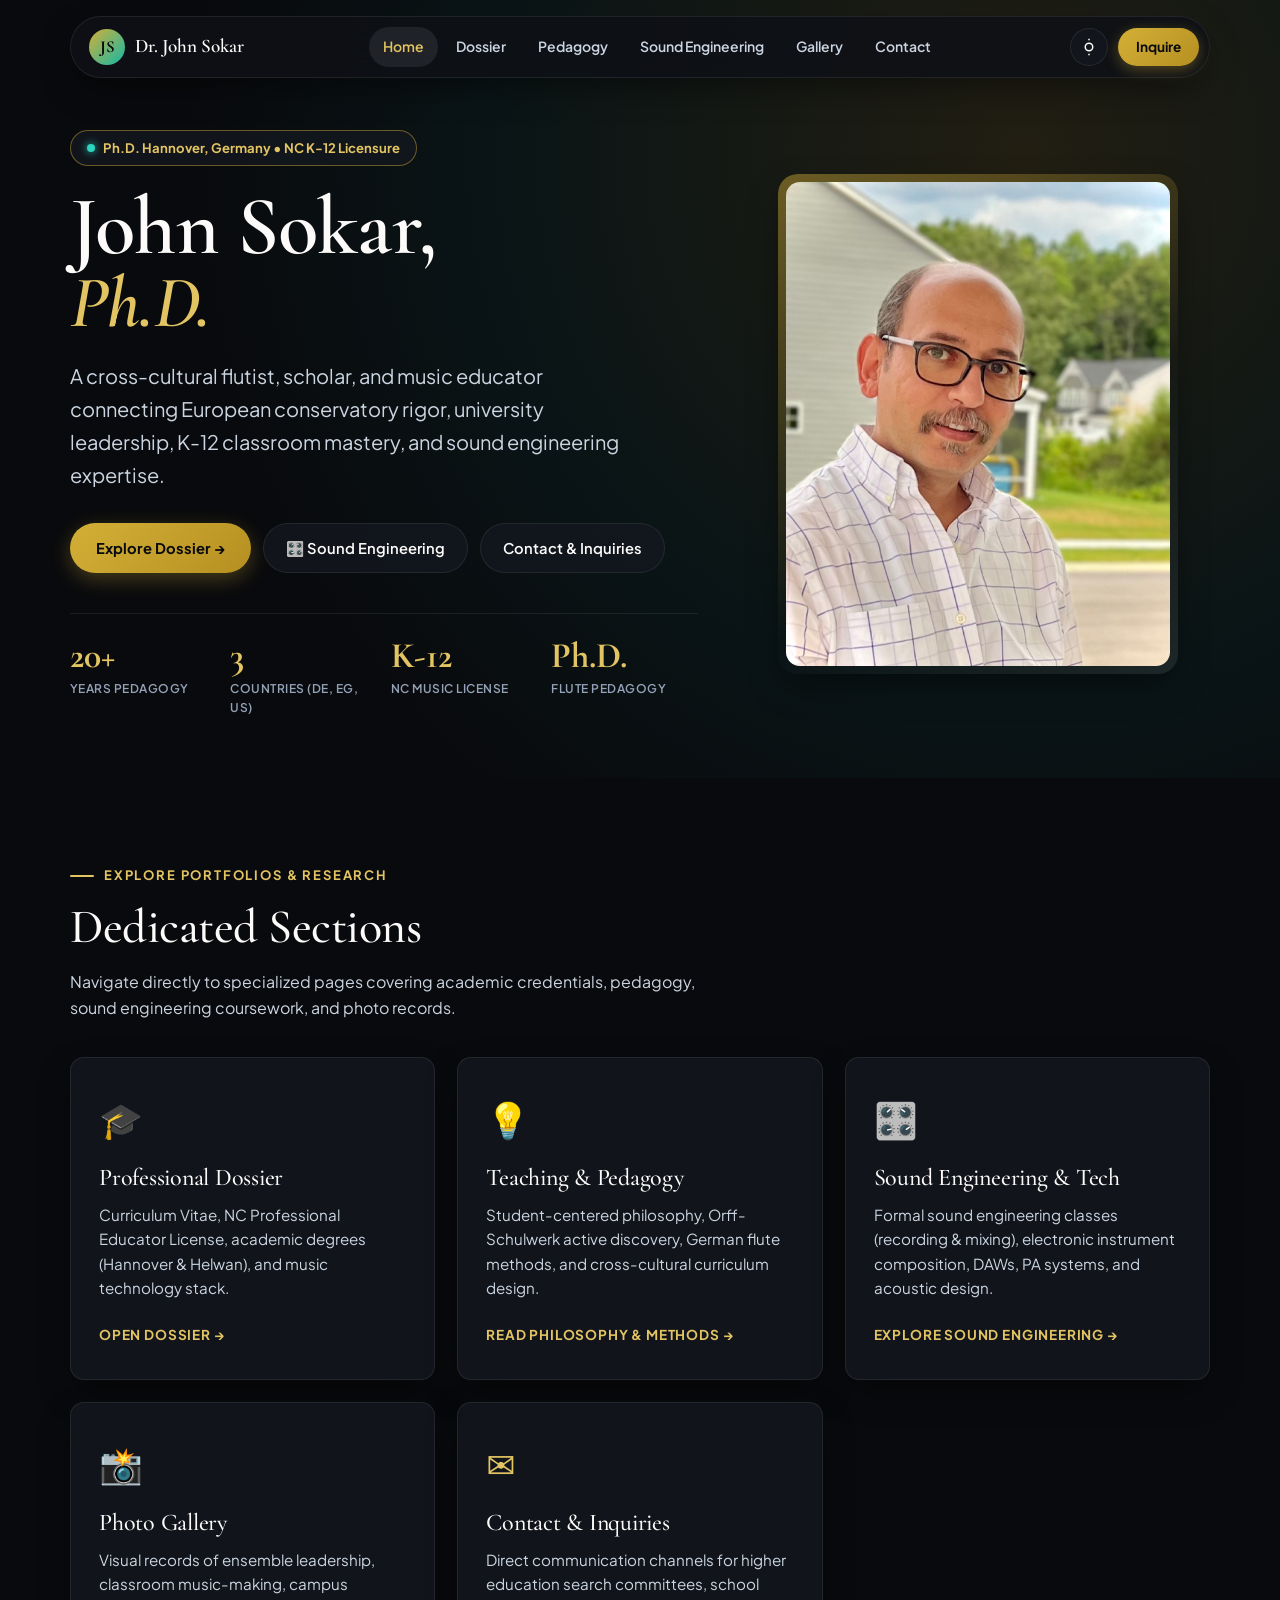
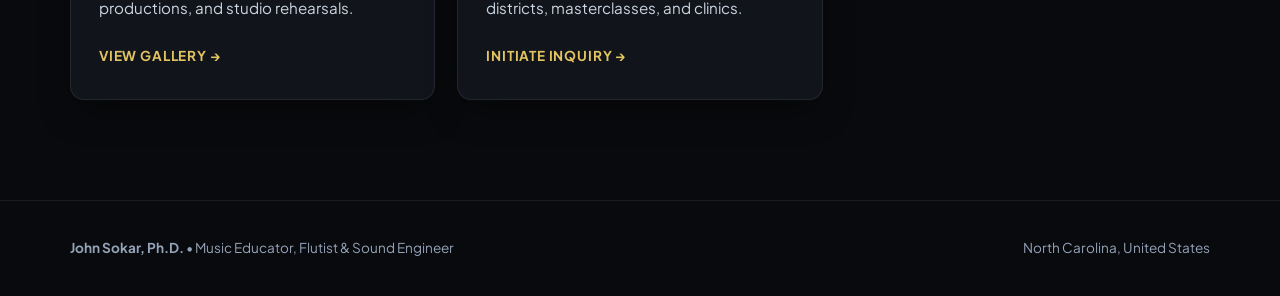
==== commit cad5dc12: "Update Acoustics Lab to Sound Engineering page featuring formal coursework and verified email" ====
--- a/index.html
+++ b/index.html
@@ -3,9 +3,9 @@
 <head>
   <meta charset="utf-8">
   <meta name="viewport" content="width=device-width, initial-scale=1">
-  <meta name="description" content="Dr. John Sokar, Ph.D. - Master Flutist, Music Educator, K-12 Licensed Teacher, Former Assistant Professor, and Music Technology Specialist.">
+  <meta name="description" content="Dr. John Sokar, Ph.D. - Master Flutist, Music Educator, K-12 Licensed Teacher, Former Assistant Professor, and Sound Engineering Specialist.">
   <link rel="icon" href="data:image/svg+xml,%3Csvg xmlns='http://www.w3.org/2000/svg' viewBox='0 0 64 64'%3E%3Crect width='64' height='64' rx='14' fill='%230b0c10'/%3E%3Ccircle cx='32' cy='32' r='28' fill='none' stroke='%23d4af37' stroke-width='2' stroke-dasharray='4 2'/%3E%3Ctext x='32' y='40' text-anchor='middle' font-family='Georgia,serif' font-size='24' font-weight='700' fill='%23d4af37'%3EJS%3C/text%3E%3C/svg%3E">
-  <title>John Sokar, Ph.D. | Music Educator, Flutist & Scholar</title>
+  <title>John Sokar, Ph.D. | Music Educator, Flutist & Sound Engineer</title>
 
   <link rel="preconnect" href="https://fonts.googleapis.com">
   <link rel="preconnect" href="https://fonts.gstatic.com" crossorigin>
@@ -13,7 +13,6 @@
   <link rel="stylesheet" href="css/shared.css">
 
   <style>
-    /* Home-Specific Styles */
     .hero-section {
       min-height: 85vh;
       display: flex;
@@ -171,11 +170,6 @@
       transition: transform 600ms ease;
     }
 
-    .portrait-frame:hover .portrait-inner img {
-      transform: scale(1.03);
-    }
-
-    /* Portal Grid */
     .portal-section {
       padding: 80px 0 100px;
     }
@@ -284,7 +278,7 @@
         <a class="nav-link active" href="index.html">Home</a>
         <a class="nav-link" href="dossier.html">Dossier</a>
         <a class="nav-link" href="pedagogy.html">Pedagogy</a>
-        <a class="nav-link" href="acoustics.html">Acoustics Lab</a>
+        <a class="nav-link" href="sound-engineering.html">Sound Engineering</a>
         <a class="nav-link" href="gallery.html">Gallery</a>
         <a class="nav-link" href="contact.html">Contact</a>
       </div>
@@ -317,15 +311,15 @@
           </h1>
 
           <p class="hero-bio">
-            A cross-cultural flutist, scholar, and music educator connecting European conservatory rigor, university leadership, K-12 classroom mastery, and creative music technology.
+            A cross-cultural flutist, scholar, and music educator connecting European conservatory rigor, university leadership, K-12 classroom mastery, and sound engineering expertise.
           </p>
 
           <div class="hero-actions">
             <a class="btn-primary" href="dossier.html">
               Explore Dossier →
             </a>
-            <a class="btn-secondary" href="acoustics.html">
-              🎶 Flute Acoustics Lab
+            <a class="btn-secondary" href="sound-engineering.html">
+              🎛️ Sound Engineering
             </a>
             <a class="btn-secondary" href="contact.html">
               Contact & Inquiries
@@ -369,7 +363,7 @@
       <div class="section-eyebrow">Explore Portfolios & Research</div>
       <h2 style="font-size:clamp(2rem, 4vw, 3rem); margin-bottom:12px;">Dedicated Sections</h2>
       <p style="color:var(--text-secondary); max-width:640px; margin-bottom:28px;">
-        Navigate directly to specialized pages covering academic credentials, pedagogy, interactive acoustics, and photo records.
+        Navigate directly to specialized pages covering academic credentials, pedagogy, sound engineering coursework, and photo records.
       </p>
 
       <div class="portal-grid">
@@ -393,14 +387,14 @@
           <span class="portal-link-text">Read Philosophy & Methods →</span>
         </a>
 
-        <!-- Card 3: Acoustics Lab -->
-        <a class="portal-card" href="acoustics.html">
+        <!-- Card 3: Sound Engineering -->
+        <a class="portal-card" href="sound-engineering.html">
           <div>
-            <div class="portal-icon">🎶</div>
-            <h3>Flute Acoustics Lab</h3>
-            <p>Interactive Web Audio flute tone synthesizer, harmonic overtones, real-time waveform visualizer, and acoustic research.</p>
-          </div>
-          <span class="portal-link-text">Launch Acoustics Lab →</span>
+            <div class="portal-icon">🎛️</div>
+            <h3>Sound Engineering & Tech</h3>
+            <p>Formal sound engineering classes (recording & mixing), electronic instrument composition, DAWs, PA systems, and acoustic design.</p>
+          </div>
+          <span class="portal-link-text">Explore Sound Engineering →</span>
         </a>
 
         <!-- Card 4: Gallery -->
@@ -430,7 +424,7 @@
   <footer class="site-footer">
     <div class="container footer-inner">
       <div>
-        <b>John Sokar, Ph.D.</b> • Music Educator, Flutist & Scholar
+        <b>John Sokar, Ph.D.</b> • Music Educator, Flutist & Sound Engineer
       </div>
       <div>
         North Carolina, United States
@@ -449,7 +443,7 @@
       if (theme === "light") {
         themeIcon.innerHTML = `<path d="M21 12.79A9 9 0 1 1 11.21 3 7 7 0 0 0 21 12.79z"></path>`;
       } else {
-        themeIcon.innerHTML = `<circle cx="12" cy="12" r="5"></circle><line x1="12" y1="1" x2="12" y2="3"></line><line x1="12" y1="21" x2="12" y2="23"></line><line x1="4.22" y1="4.22" x2="5.64" y2="5.64"></line><line x1="18.36" y1="18.36" x2="19.78" y2="19.78"></line><line x1="1" y1="12" x2="3" y2="12"></line><line x1="21" y1="12" x2="23" y2="12"></line>`;
+        themeIcon.innerHTML = `<circle cx="12" cy="12" r="5"></circle><line x1="12" y1="1" x2="12" y2="3"></line><line x1="12" y1="21" x2="12" y2="23"></line>`;
       }
     }
 
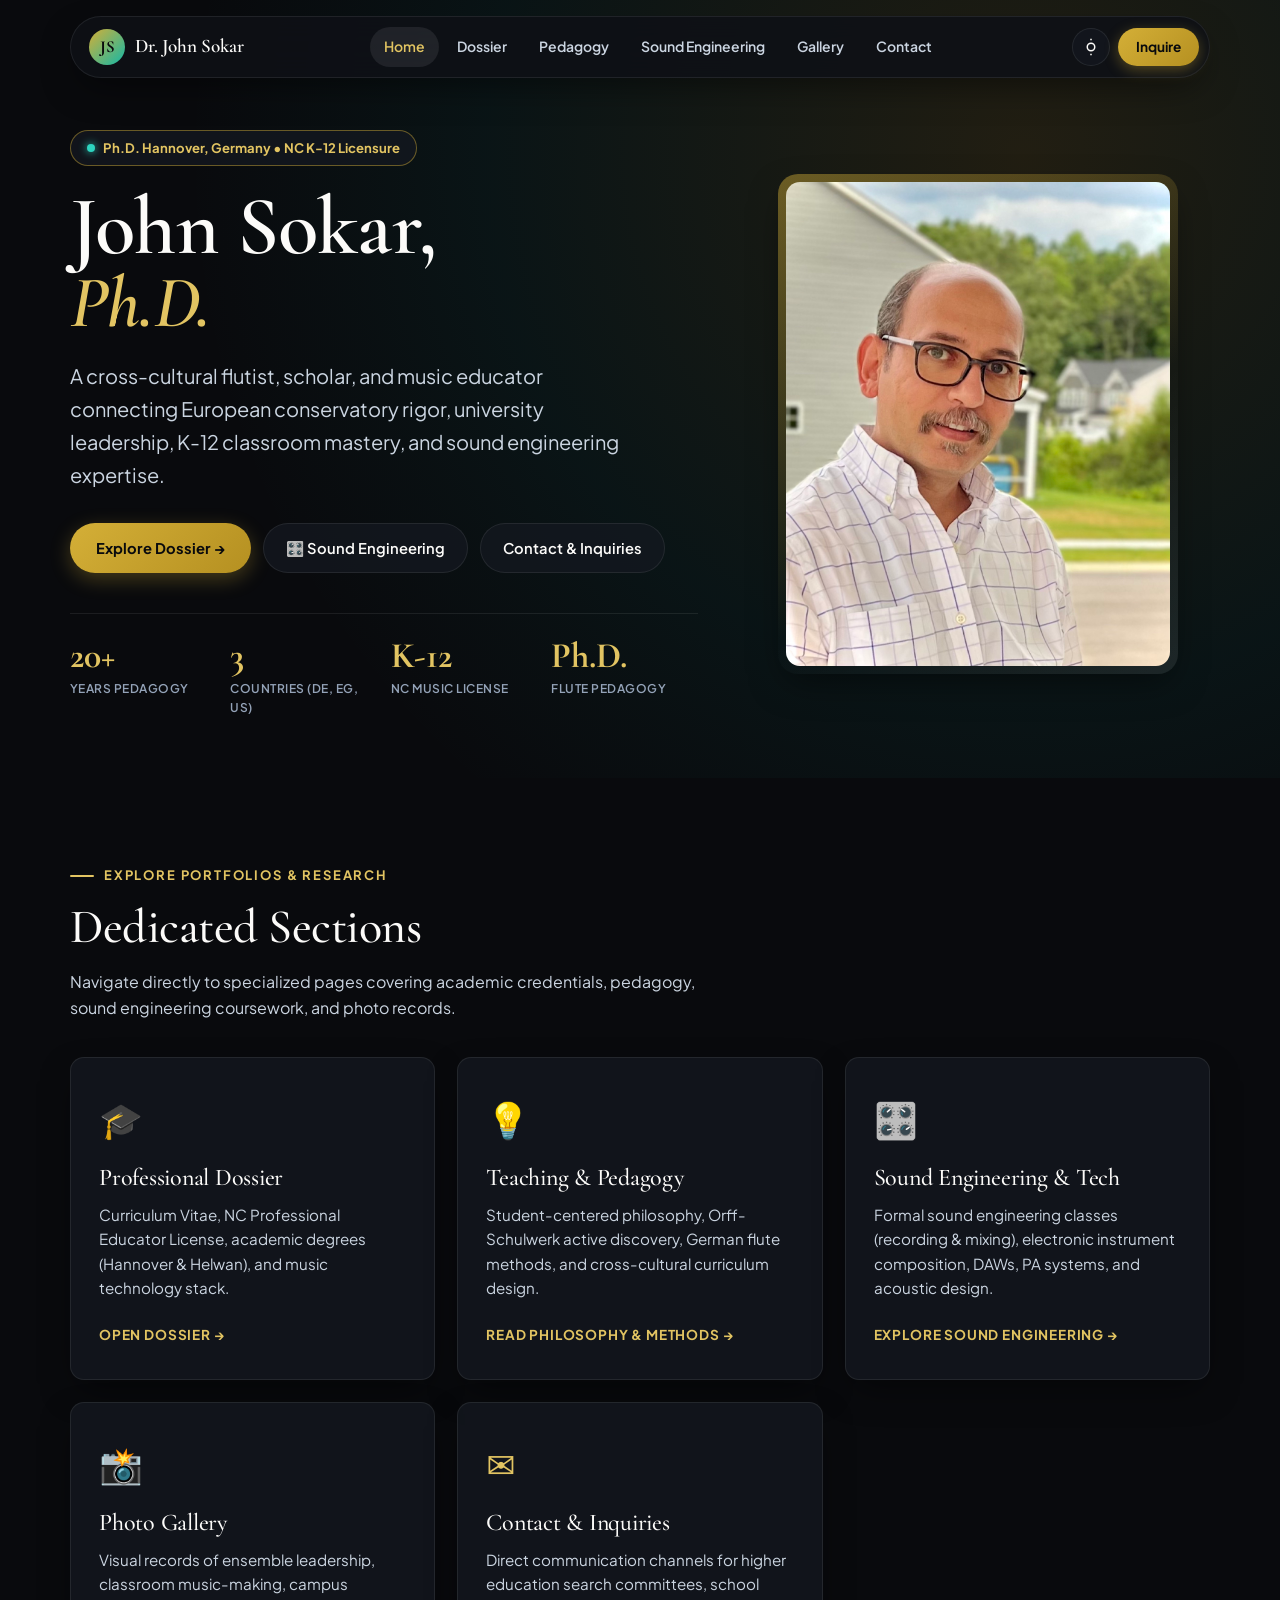
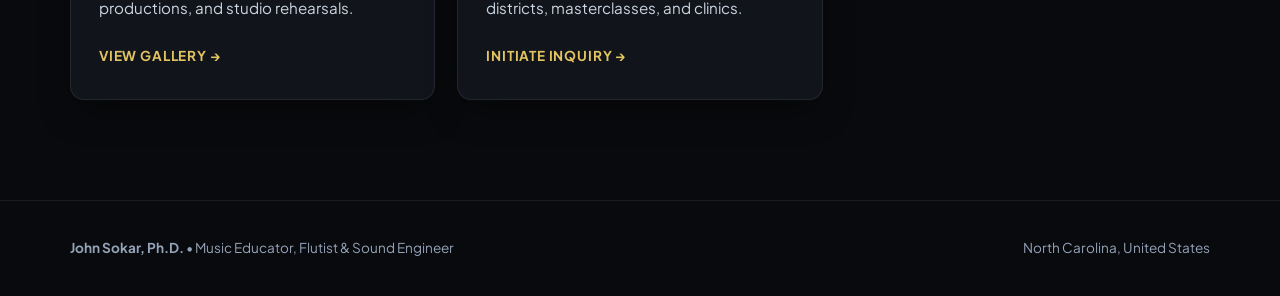
==== commit 5d19029f: "Implement responsive mobile navigation drawer, hamburger menu, and phone screen layout optimizations" ====
--- a/index.html
+++ b/index.html
@@ -291,9 +291,27 @@
             <line x1="12" y1="21" x2="12" y2="23"></line>
           </svg>
         </button>
+        <button class="mobile-menu-toggle" id="mobileMenuToggle" type="button" aria-label="Toggle Navigation Menu">
+          <svg width="20" height="20" viewBox="0 0 24 24" fill="none" stroke="currentColor" stroke-width="2">
+            <line x1="3" y1="6" x2="21" y2="6"></line>
+            <line x1="3" y1="12" x2="21" y2="12"></line>
+            <line x1="3" y1="18" x2="21" y2="18"></line>
+          </svg>
+        </button>
         <a class="btn-nav-cta" href="contact.html">Inquire</a>
       </div>
     </nav>
+
+    <!-- MOBILE NAVIGATION DRAWER -->
+    <div class="mobile-nav-drawer" id="mobileNavDrawer">
+      <a class="mobile-nav-link active" href="index.html">Home</a>
+      <a class="mobile-nav-link" href="dossier.html">Dossier</a>
+      <a class="mobile-nav-link" href="pedagogy.html">Pedagogy</a>
+      <a class="mobile-nav-link" href="sound-engineering.html">Sound Engineering</a>
+      <a class="mobile-nav-link" href="gallery.html">Gallery</a>
+      <a class="mobile-nav-link" href="contact.html">Contact</a>
+      <a class="mobile-nav-cta" href="contact.html">Inquire / Contact</a>
+    </div>
   </header>
 
   <!-- HERO SECTION -->
@@ -454,6 +472,20 @@
       const currentTheme = htmlEl.getAttribute("data-theme");
       setTheme(currentTheme === "dark" ? "light" : "dark");
     });
+
+    const mobileMenuToggle = document.getElementById("mobileMenuToggle");
+    const mobileNavDrawer = document.getElementById("mobileNavDrawer");
+    if (mobileMenuToggle && mobileNavDrawer) {
+      mobileMenuToggle.addEventListener("click", (e) => {
+        e.stopPropagation();
+        mobileNavDrawer.classList.toggle("open");
+      });
+      document.addEventListener("click", (e) => {
+        if (!mobileNavDrawer.contains(e.target) && !mobileMenuToggle.contains(e.target)) {
+          mobileNavDrawer.classList.remove("open");
+        }
+      });
+    }
   </script>
 </body>
 </html>
--- a/css/shared.css
+++ b/css/shared.css
@@ -136,13 +136,13 @@
 }
 
 .page-title {
-  font-size: clamp(2.4rem, 5vw, 3.6rem);
+  font-size: clamp(2.2rem, 5vw, 3.6rem);
   margin-bottom: 1rem;
   color: var(--text-primary);
 }
 
 .page-subtitle {
-  font-size: clamp(1.05rem, 1.6vw, 1.25rem);
+  font-size: clamp(1rem, 1.6vw, 1.25rem);
   color: var(--text-secondary);
   max-width: 740px;
   line-height: 1.65;
@@ -165,7 +165,7 @@
   display: flex;
   align-items: center;
   justify-content: space-between;
-  gap: 16px;
+  gap: 12px;
   width: min(1140px, 100%);
   height: 62px;
   padding: 0 10px 0 18px;
@@ -195,6 +195,7 @@
   font-family: var(--font-serif);
   font-weight: 700;
   font-size: 1.05rem;
+  flex-shrink: 0;
 }
 
 .brand-name {
@@ -202,6 +203,7 @@
   font-size: 1.2rem;
   font-weight: 600;
   color: var(--text-primary);
+  white-space: nowrap;
 }
 
 .nav-links {
@@ -231,7 +233,7 @@
 .nav-actions {
   display: flex;
   align-items: center;
-  gap: 10px;
+  gap: 8px;
 }
 
 .theme-toggle-btn {
@@ -244,6 +246,7 @@
   background: var(--bg-card);
   color: var(--text-primary);
   transition: transform var(--transition-fast);
+  flex-shrink: 0;
 }
 
 .theme-toggle-btn:hover {
@@ -262,10 +265,94 @@
   font-weight: 700;
   box-shadow: 0 4px 14px rgba(212, 175, 55, 0.35);
   transition: transform var(--transition-fast);
+  white-space: nowrap;
 }
 
 .btn-nav-cta:hover {
   transform: translateY(-2px);
+}
+
+/* Mobile Hamburger Button */
+.mobile-menu-toggle {
+  display: none;
+  width: 38px;
+  height: 38px;
+  border-radius: 50%;
+  place-items: center;
+  border: 1px solid var(--border-subtle);
+  background: var(--bg-card);
+  color: var(--text-primary);
+  cursor: pointer;
+  transition: transform var(--transition-fast), background var(--transition-fast);
+  flex-shrink: 0;
+}
+
+.mobile-menu-toggle:hover {
+  border-color: var(--border-focus);
+}
+
+/* Mobile Nav Drawer */
+.mobile-nav-drawer {
+  position: fixed;
+  top: 84px;
+  left: 16px;
+  right: 16px;
+  background: var(--bg-surface);
+  border: 1px solid var(--border-subtle);
+  border-radius: var(--radius-lg);
+  padding: 20px;
+  box-shadow: 0 20px 50px rgba(0, 0, 0, 0.75);
+  backdrop-filter: blur(24px);
+  -webkit-backdrop-filter: blur(24px);
+  z-index: 99;
+  display: flex;
+  flex-direction: column;
+  gap: 8px;
+  opacity: 0;
+  pointer-events: none;
+  transform: translateY(-12px);
+  transition: opacity var(--transition-base), transform var(--transition-base);
+}
+
+.mobile-nav-drawer.open {
+  opacity: 1;
+  pointer-events: auto;
+  transform: translateY(0);
+}
+
+.mobile-nav-link {
+  display: flex;
+  align-items: center;
+  justify-content: space-between;
+  padding: 12px 16px;
+  font-size: 1rem;
+  font-weight: 600;
+  color: var(--text-secondary);
+  border-radius: var(--radius-md);
+  border: 1px solid transparent;
+  transition: all var(--transition-fast);
+}
+
+.mobile-nav-link:hover, .mobile-nav-link.active {
+  color: var(--text-primary);
+  background: var(--bg-card);
+  border-color: var(--border-subtle);
+}
+
+.mobile-nav-link.active {
+  color: var(--accent-gold);
+  border-color: var(--border-focus);
+}
+
+.mobile-nav-cta {
+  margin-top: 10px;
+  padding: 12px;
+  text-align: center;
+  border-radius: var(--radius-md);
+  background: linear-gradient(135deg, var(--gold-500), var(--gold-600));
+  color: #090a0d;
+  font-weight: 700;
+  font-size: 0.95rem;
 }
 
 /* Page Shell for Subpages */
@@ -360,9 +447,67 @@
   gap: 16px;
 }
 
-/* Responsive */
+/* Mobile Responsiveness Improvements */
 @media (max-width: 860px) {
   .nav-links {
     display: none;
   }
-}
+  .mobile-menu-toggle {
+    display: grid;
+  }
+  .btn-nav-cta {
+    display: none;
+  }
+  .site-nav {
+    height: 56px;
+    padding: 0 12px 0 14px;
+  }
+  .brand-name {
+    font-size: 1.05rem;
+  }
+  .page-header-section {
+    padding: 95px 0 28px;
+  }
+  .page-content-section {
+    padding: 36px 0 60px;
+  }
+  .container {
+    width: min(1140px, calc(100% - 28px));
+  }
+  .clean-card {
+    padding: 22px 18px;
+  }
+  .footer-inner {
+    flex-direction: column;
+    text-align: center;
+  }
+}
+
+@media (max-width: 480px) {
+  .site-nav-wrapper {
+    top: 10px;
+    padding: 0 10px;
+  }
+  .site-nav {
+    height: 52px;
+    padding: 0 10px 0 12px;
+  }
+  .brand-avatar {
+    width: 32px;
+    height: 32px;
+    font-size: 0.95rem;
+  }
+  .brand-name {
+    font-size: 0.98rem;
+  }
+  .mobile-nav-drawer {
+    top: 72px;
+    left: 10px;
+    right: 10px;
+    padding: 16px;
+  }
+  .card-grid {
+    grid-template-columns: 1fr;
+    gap: 16px;
+  }
+}
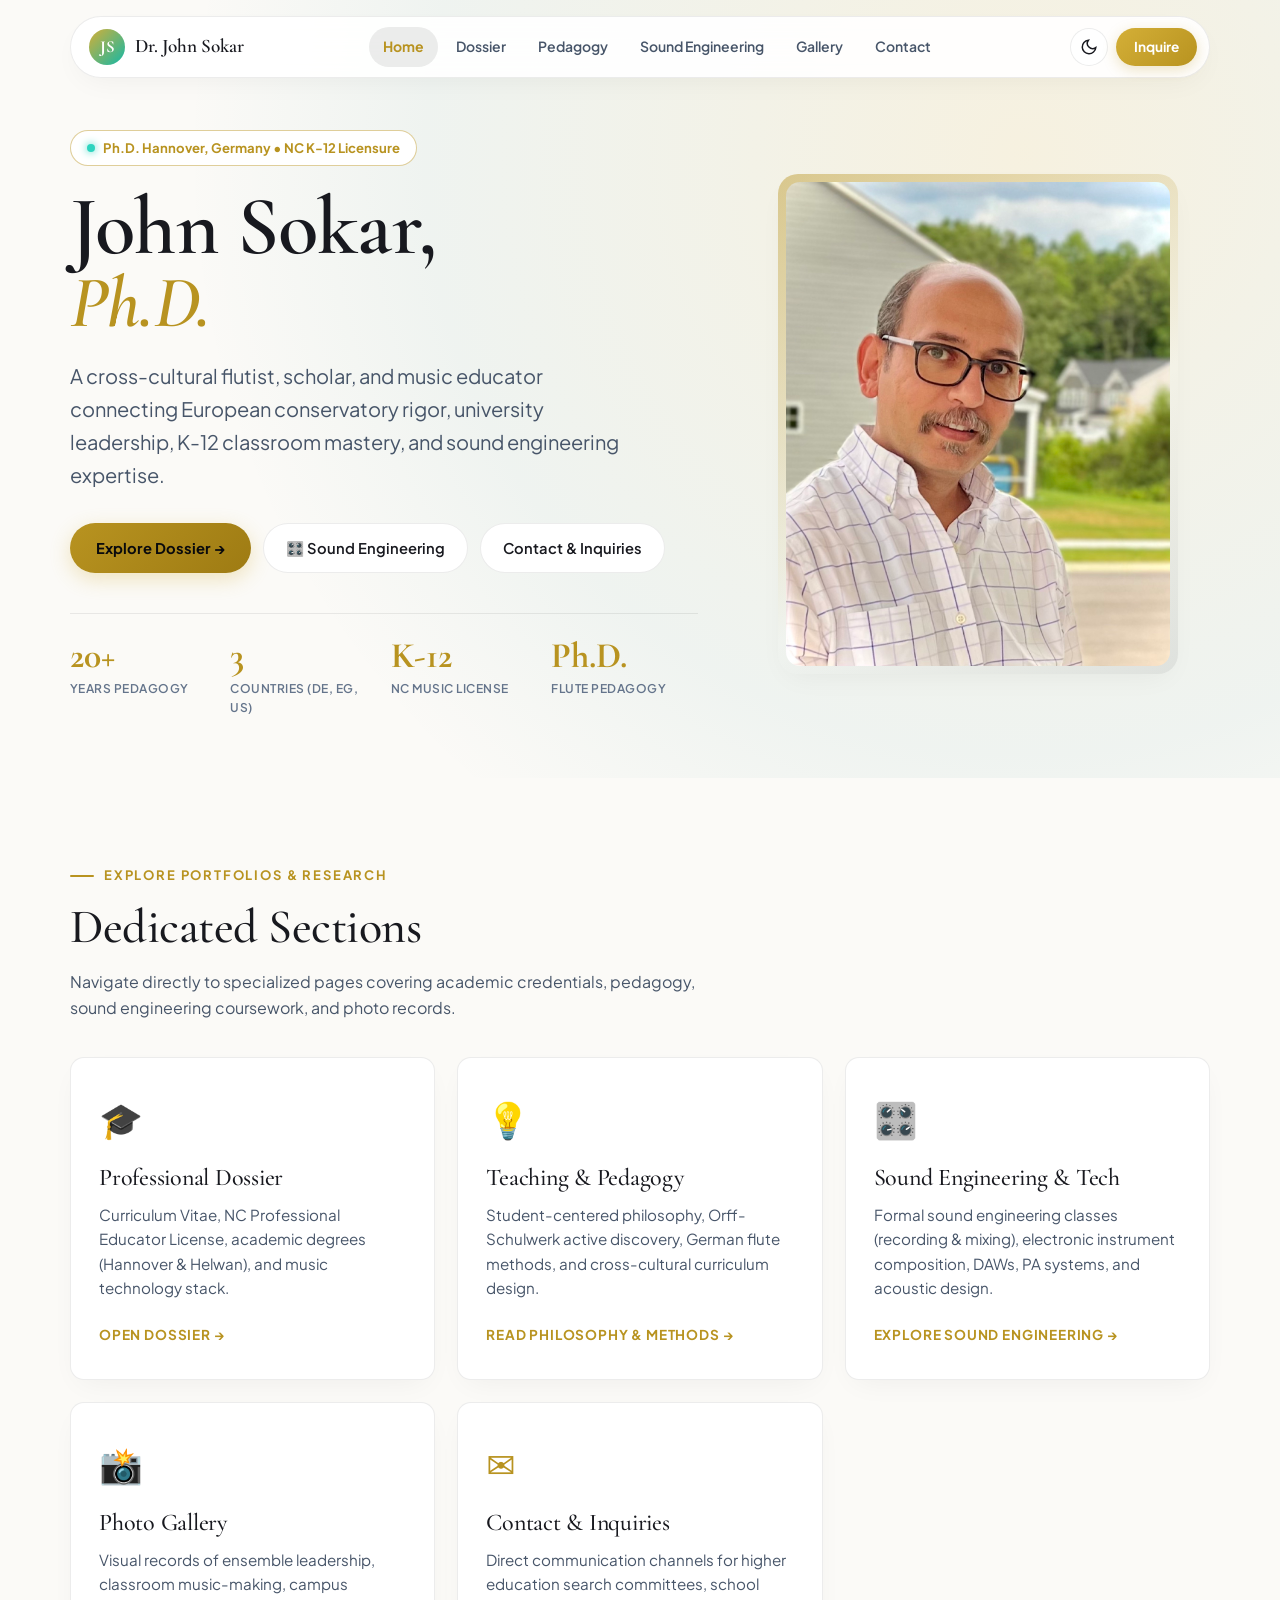
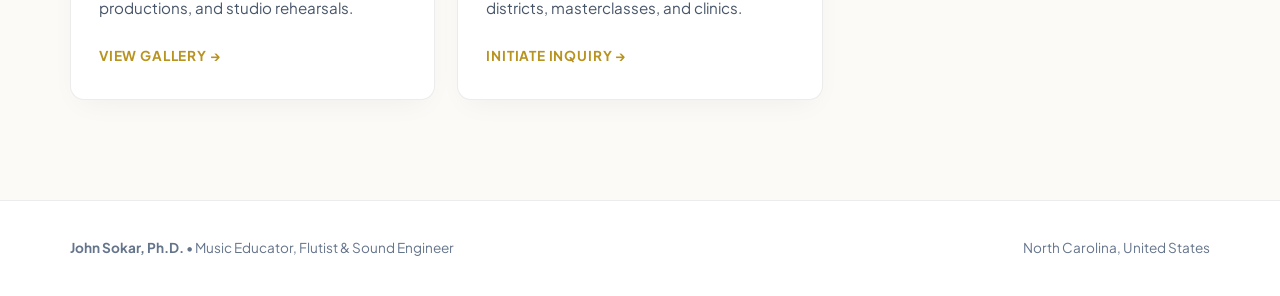
==== commit e6999176: "Fix header flex layout, isolate mobile drawer, and set Light Mode as default across all pages" ====
--- a/index.html
+++ b/index.html
@@ -1,5 +1,5 @@
 <!doctype html>
-<html lang="en" data-theme="dark">
+<html lang="en" data-theme="light">
 <head>
   <meta charset="utf-8">
   <meta name="viewport" content="width=device-width, initial-scale=1">
@@ -301,18 +301,18 @@
         <a class="btn-nav-cta" href="contact.html">Inquire</a>
       </div>
     </nav>
-
-    <!-- MOBILE NAVIGATION DRAWER -->
-    <div class="mobile-nav-drawer" id="mobileNavDrawer">
-      <a class="mobile-nav-link active" href="index.html">Home</a>
-      <a class="mobile-nav-link" href="dossier.html">Dossier</a>
-      <a class="mobile-nav-link" href="pedagogy.html">Pedagogy</a>
-      <a class="mobile-nav-link" href="sound-engineering.html">Sound Engineering</a>
-      <a class="mobile-nav-link" href="gallery.html">Gallery</a>
-      <a class="mobile-nav-link" href="contact.html">Contact</a>
-      <a class="mobile-nav-cta" href="contact.html">Inquire / Contact</a>
-    </div>
   </header>
+
+  <!-- MOBILE NAVIGATION DRAWER -->
+  <div class="mobile-nav-drawer" id="mobileNavDrawer">
+    <a class="mobile-nav-link active" href="index.html">Home</a>
+    <a class="mobile-nav-link" href="dossier.html">Dossier</a>
+    <a class="mobile-nav-link" href="pedagogy.html">Pedagogy</a>
+    <a class="mobile-nav-link" href="sound-engineering.html">Sound Engineering</a>
+    <a class="mobile-nav-link" href="gallery.html">Gallery</a>
+    <a class="mobile-nav-link" href="contact.html">Contact</a>
+    <a class="mobile-nav-cta" href="contact.html">Inquire / Contact</a>
+  </div>
 
   <!-- HERO SECTION -->
   <section class="hero-section">
@@ -465,7 +465,7 @@
       }
     }
 
-    const savedTheme = localStorage.getItem("js_theme") || "dark";
+    const savedTheme = localStorage.getItem("js_theme") || "light";
     setTheme(savedTheme);
 
     themeToggleBtn.addEventListener("click", () => {
--- a/css/shared.css
+++ b/css/shared.css
@@ -7,12 +7,12 @@
   --font-sans: "Plus Jakarta Sans", system-ui, -apple-system, sans-serif;
   
   --gold-300: #f1df99;
-  --gold-400: #e2c462;
-  --gold-500: #d4af37;
-  --gold-600: #b59021;
+  --gold-400: #d4af37;
+  --gold-500: #b89320;
+  --gold-600: #9e7b13;
   --teal-400: #2dd4bf;
-  --teal-500: #14b8a6;
-  --teal-600: #0f766e;
+  --teal-500: #0f766e;
+  --teal-600: #0d5f58;
   
   --radius-sm: 8px;
   --radius-md: 14px;
@@ -23,6 +23,26 @@
   --transition-base: 280ms cubic-bezier(0.4, 0, 0.2, 1);
 }
 
+/* LIGHT THEME (DEFAULT) */
+[data-theme="light"] {
+  --bg-canvas: #fbfaf7;
+  --bg-surface: #ffffff;
+  --bg-card: #ffffff;
+  --bg-card-hover: #ffffff;
+  --bg-glass: rgba(255, 255, 255, 0.92);
+  --border-subtle: rgba(18, 19, 24, 0.08);
+  --border-focus: rgba(184, 147, 32, 0.45);
+  --text-primary: #18191f;
+  --text-secondary: #475569;
+  --text-muted: #64748b;
+  --accent-gold: #b89320;
+  --accent-teal: #0f766e;
+  --card-shadow: 0 10px 30px -10px rgba(18, 19, 24, 0.06);
+  --card-shadow-hover: 0 16px 36px -8px rgba(184, 147, 32, 0.16);
+  --hero-glow: radial-gradient(circle at 80% 20%, rgba(212, 175, 55, 0.12) 0%, rgba(15, 118, 110, 0.05) 50%, transparent 70%);
+}
+
+/* DARK THEME */
 [data-theme="dark"] {
   --bg-canvas: #090a0d;
   --bg-surface: #12141a;
@@ -34,29 +54,11 @@
   --text-primary: #fcfbf9;
   --text-secondary: #cbd5e1;
   --text-muted: #94a3b8;
-  --accent-gold: var(--gold-400);
-  --accent-teal: var(--teal-400);
+  --accent-gold: #e2c462;
+  --accent-teal: #2dd4bf;
   --card-shadow: 0 14px 36px -10px rgba(0, 0, 0, 0.55);
   --card-shadow-hover: 0 20px 45px -10px rgba(212, 175, 55, 0.18);
   --hero-glow: radial-gradient(circle at 80% 20%, rgba(212, 175, 55, 0.12) 0%, rgba(20, 184, 166, 0.06) 45%, transparent 70%);
-}
-
-[data-theme="light"] {
-  --bg-canvas: #f8f6f0;
-  --bg-surface: #ffffff;
-  --bg-card: rgba(255, 255, 255, 0.9);
-  --bg-card-hover: #ffffff;
-  --bg-glass: rgba(248, 246, 240, 0.92);
-  --border-subtle: rgba(24, 25, 31, 0.09);
-  --border-focus: rgba(181, 144, 33, 0.5);
-  --text-primary: #121316;
-  --text-secondary: #334155;
-  --text-muted: #64748b;
-  --accent-gold: #a67c1e;
-  --accent-teal: var(--teal-600);
-  --card-shadow: 0 12px 30px -10px rgba(18, 19, 22, 0.07);
-  --card-shadow-hover: 0 18px 40px -10px rgba(181, 144, 33, 0.18);
-  --hero-glow: radial-gradient(circle at 80% 20%, rgba(212, 175, 55, 0.15) 0%, rgba(20, 184, 166, 0.08) 45%, transparent 70%);
 }
 
 /* Base Reset */
@@ -149,7 +151,7 @@
   margin-bottom: 2.5rem;
 }
 
-/* Navigation */
+/* Navigation Header */
 .site-nav-wrapper {
   position: fixed;
   top: 16px;
@@ -165,10 +167,10 @@
   display: flex;
   align-items: center;
   justify-content: space-between;
-  gap: 12px;
+  gap: 16px;
   width: min(1140px, 100%);
   height: 62px;
-  padding: 0 10px 0 18px;
+  padding: 0 12px 0 18px;
   background: var(--bg-glass);
   backdrop-filter: blur(20px);
   -webkit-backdrop-filter: blur(20px);
@@ -182,16 +184,17 @@
   display: flex;
   align-items: center;
   gap: 10px;
+  flex-shrink: 0;
 }
 
 .brand-avatar {
   width: 36px;
   height: 36px;
   border-radius: 50%;
-  background: linear-gradient(135deg, var(--gold-500), var(--teal-500));
+  background: linear-gradient(135deg, #d4af37, #14b8a6);
   display: grid;
   place-items: center;
-  color: #090a0d;
+  color: #ffffff;
   font-family: var(--font-serif);
   font-weight: 700;
   font-size: 1.05rem;
@@ -219,21 +222,25 @@
   color: var(--text-secondary);
   border-radius: var(--radius-full);
   transition: color var(--transition-fast), background var(--transition-fast);
-}
-
-.nav-link:hover, .nav-link.active {
+  white-space: nowrap;
+}
+
+.nav-link:hover {
   color: var(--text-primary);
   background: var(--border-subtle);
 }
 
 .nav-link.active {
   color: var(--accent-gold);
+  background: var(--border-subtle);
+  font-weight: 700;
 }
 
 .nav-actions {
   display: flex;
   align-items: center;
   gap: 8px;
+  flex-shrink: 0;
 }
 
 .theme-toggle-btn {
@@ -259,13 +266,17 @@
   gap: 6px;
   padding: 8px 18px;
   border-radius: var(--radius-full);
-  background: linear-gradient(135deg, var(--gold-500), var(--gold-600));
-  color: #090a0d;
+  background: linear-gradient(135deg, #d4af37, #b89320);
+  color: #ffffff;
   font-size: 0.85rem;
   font-weight: 700;
-  box-shadow: 0 4px 14px rgba(212, 175, 55, 0.35);
+  box-shadow: 0 4px 14px rgba(184, 147, 32, 0.25);
   transition: transform var(--transition-fast);
   white-space: nowrap;
+}
+
+[data-theme="dark"] .btn-nav-cta {
+  color: #090a0d;
 }
 
 .btn-nav-cta:hover {
@@ -291,68 +302,9 @@
   border-color: var(--border-focus);
 }
 
-/* Mobile Nav Drawer */
+/* Mobile Nav Drawer (Hidden completely on desktop) */
 .mobile-nav-drawer {
-  position: fixed;
-  top: 84px;
-  left: 16px;
-  right: 16px;
-  background: var(--bg-surface);
-  border: 1px solid var(--border-subtle);
-  border-radius: var(--radius-lg);
-  padding: 20px;
-  box-shadow: 0 20px 50px rgba(0, 0, 0, 0.75);
-  backdrop-filter: blur(24px);
-  -webkit-backdrop-filter: blur(24px);
-  z-index: 99;
-  display: flex;
-  flex-direction: column;
-  gap: 8px;
-  opacity: 0;
-  pointer-events: none;
-  transform: translateY(-12px);
-  transition: opacity var(--transition-base), transform var(--transition-base);
-}
-
-.mobile-nav-drawer.open {
-  opacity: 1;
-  pointer-events: auto;
-  transform: translateY(0);
-}
-
-.mobile-nav-link {
-  display: flex;
-  align-items: center;
-  justify-content: space-between;
-  padding: 12px 16px;
-  font-size: 1rem;
-  font-weight: 600;
-  color: var(--text-secondary);
-  border-radius: var(--radius-md);
-  border: 1px solid transparent;
-  transition: all var(--transition-fast);
-}
-
-.mobile-nav-link:hover, .mobile-nav-link.active {
-  color: var(--text-primary);
-  background: var(--bg-card);
-  border-color: var(--border-subtle);
-}
-
-.mobile-nav-link.active {
-  color: var(--accent-gold);
-  border-color: var(--border-focus);
-}
-
-.mobile-nav-cta {
-  margin-top: 10px;
-  padding: 12px;
-  text-align: center;
-  border-radius: var(--radius-md);
-  background: linear-gradient(135deg, var(--gold-500), var(--gold-600));
-  color: #090a0d;
-  font-weight: 700;
-  font-size: 0.95rem;
+  display: none !important;
 }
 
 /* Page Shell for Subpages */
@@ -437,6 +389,7 @@
   border-top: 1px solid var(--border-subtle);
   font-size: 0.85rem;
   color: var(--text-muted);
+  background: var(--bg-surface);
 }
 
 .footer-inner {
@@ -450,13 +403,13 @@
 /* Mobile Responsiveness Improvements */
 @media (max-width: 860px) {
   .nav-links {
-    display: none;
+    display: none !important;
   }
   .mobile-menu-toggle {
-    display: grid;
+    display: grid !important;
   }
   .btn-nav-cta {
-    display: none;
+    display: none !important;
   }
   .site-nav {
     height: 56px;
@@ -480,6 +433,81 @@
   .footer-inner {
     flex-direction: column;
     text-align: center;
+  }
+
+  /* Mobile Nav Drawer when active on mobile screens */
+  .mobile-nav-drawer {
+    display: none !important;
+    position: fixed;
+    top: 76px;
+    left: 14px;
+    right: 14px;
+    background: var(--bg-surface);
+    border: 1px solid var(--border-subtle);
+    border-radius: var(--radius-lg);
+    padding: 16px;
+    box-shadow: 0 18px 45px rgba(0, 0, 0, 0.2);
+    backdrop-filter: blur(24px);
+    -webkit-backdrop-filter: blur(24px);
+    z-index: 1000;
+    flex-direction: column;
+    gap: 6px;
+  }
+
+  .mobile-nav-drawer.open {
+    display: flex !important;
+    animation: fadeInSlide 200ms ease forwards;
+  }
+
+  .mobile-nav-link {
+    display: flex;
+    align-items: center;
+    justify-content: space-between;
+    padding: 11px 16px;
+    font-size: 1rem;
+    font-weight: 600;
+    color: var(--text-secondary);
+    border-radius: var(--radius-md);
+    border: 1px solid transparent;
+    transition: all var(--transition-fast);
+  }
+
+  .mobile-nav-link:hover, .mobile-nav-link.active {
+    color: var(--text-primary);
+    background: var(--bg-canvas);
+    border-color: var(--border-subtle);
+  }
+
+  .mobile-nav-link.active {
+    color: var(--accent-gold);
+    border-color: var(--border-focus);
+    font-weight: 700;
+  }
+
+  .mobile-nav-cta {
+    margin-top: 8px;
+    padding: 12px;
+    text-align: center;
+    border-radius: var(--radius-md);
+    background: linear-gradient(135deg, #d4af37, #b89320);
+    color: #ffffff;
+    font-weight: 700;
+    font-size: 0.95rem;
+  }
+
+  [data-theme="dark"] .mobile-nav-cta {
+    color: #090a0d;
+  }
+}
+
+@keyframes fadeInSlide {
+  from {
+    opacity: 0;
+    transform: translateY(-8px);
+  }
+  to {
+    opacity: 1;
+    transform: translateY(0);
   }
 }
 
@@ -500,12 +528,6 @@
   .brand-name {
     font-size: 0.98rem;
   }
-  .mobile-nav-drawer {
-    top: 72px;
-    left: 10px;
-    right: 10px;
-    padding: 16px;
-  }
   .card-grid {
     grid-template-columns: 1fr;
     gap: 16px;
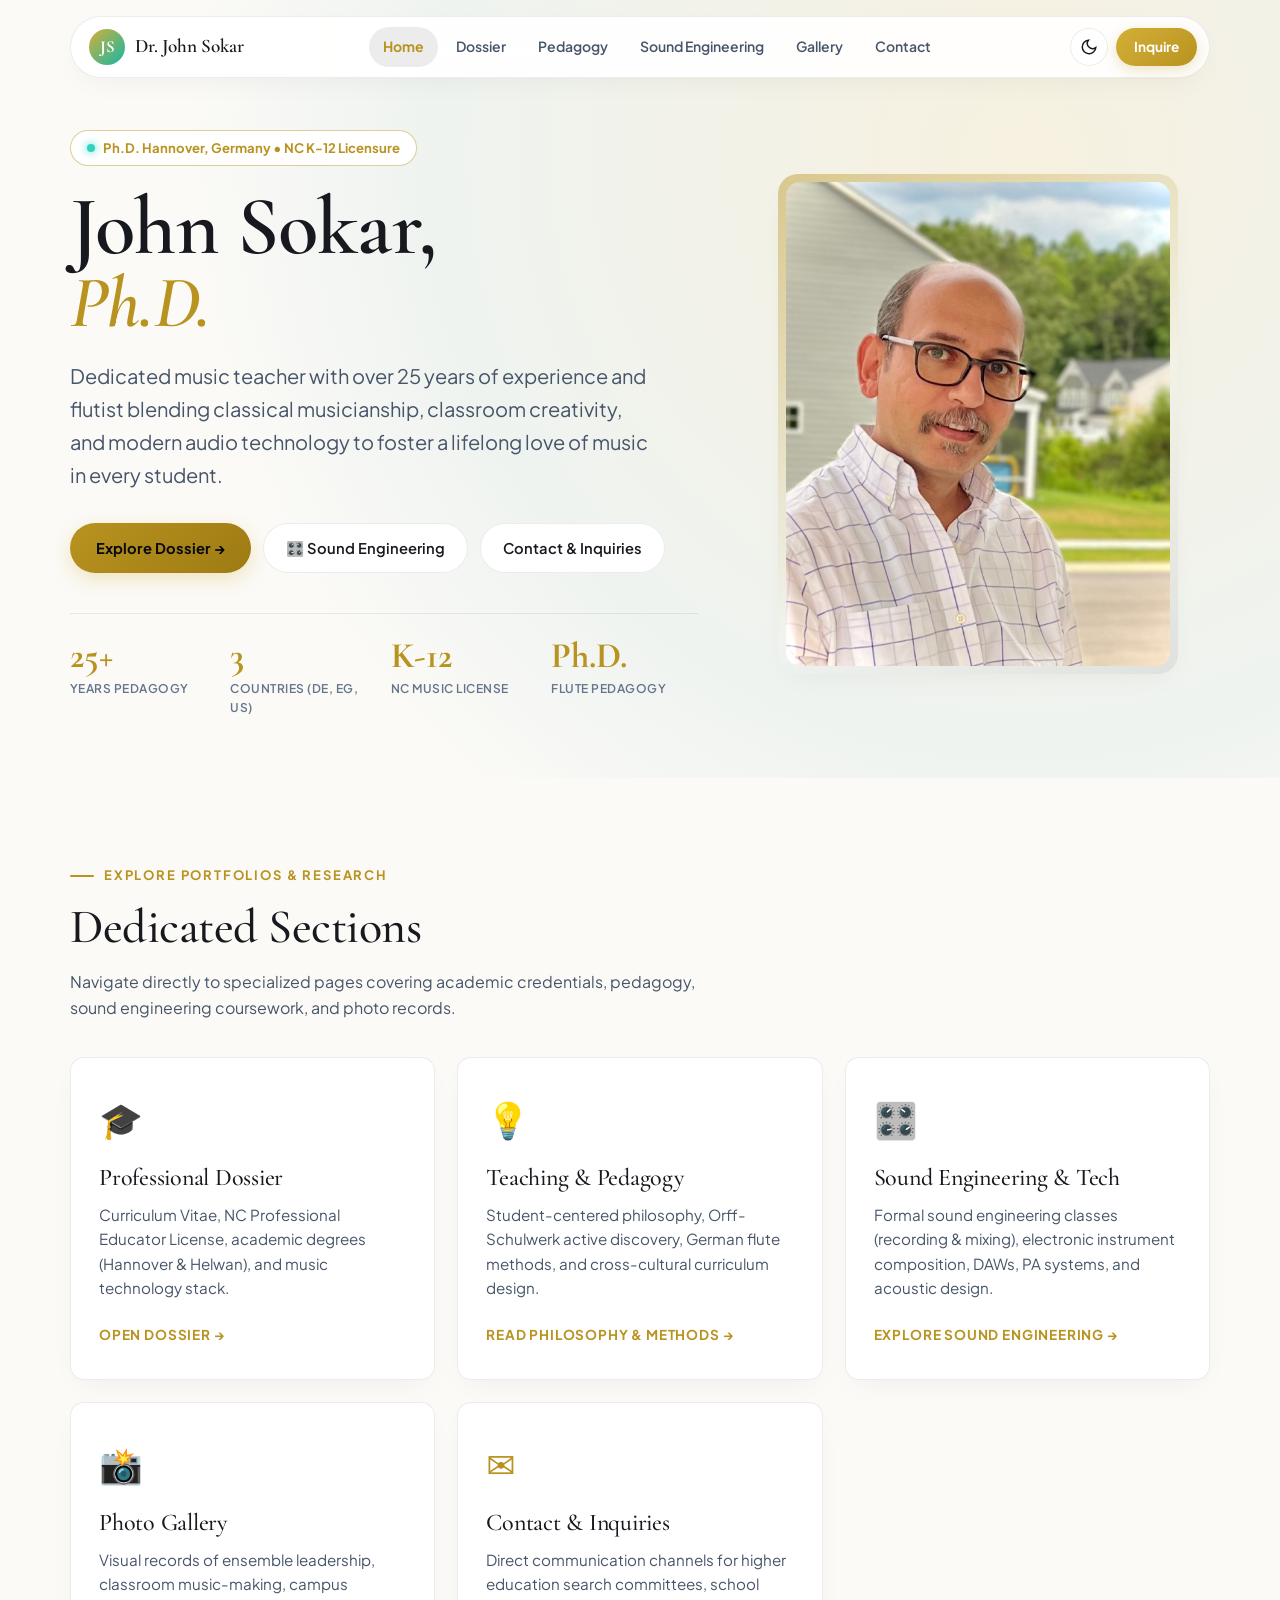
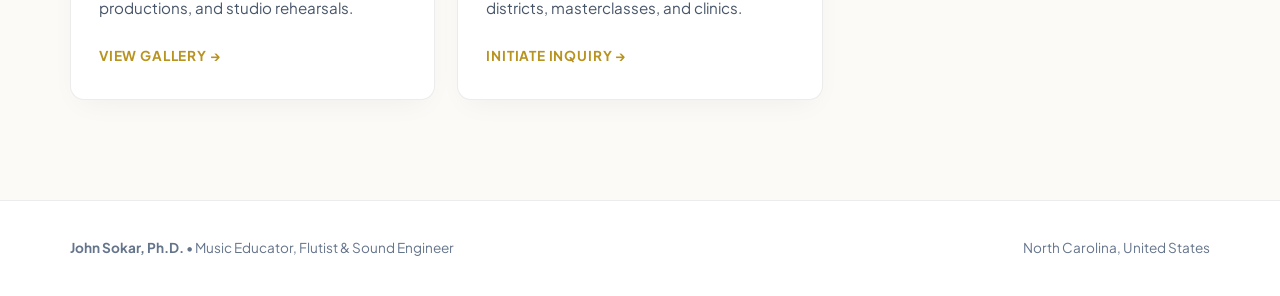
==== commit 243e1902: "Update hero bio and experience metrics to highlight 25+ years of music teaching and audio integratio" ====
--- a/index.html
+++ b/index.html
@@ -329,7 +329,7 @@
           </h1>
 
           <p class="hero-bio">
-            A cross-cultural flutist, scholar, and music educator connecting European conservatory rigor, university leadership, K-12 classroom mastery, and sound engineering expertise.
+            Dedicated music teacher with over 25 years of experience and flutist blending classical musicianship, classroom creativity, and modern audio technology to foster a lifelong love of music in every student.
           </p>
 
           <div class="hero-actions">
@@ -346,7 +346,7 @@
 
           <div class="hero-metrics-grid">
             <div>
-              <span class="metric-val">20+</span>
+              <span class="metric-val">25+</span>
               <span class="metric-label">Years Pedagogy</span>
             </div>
             <div>
